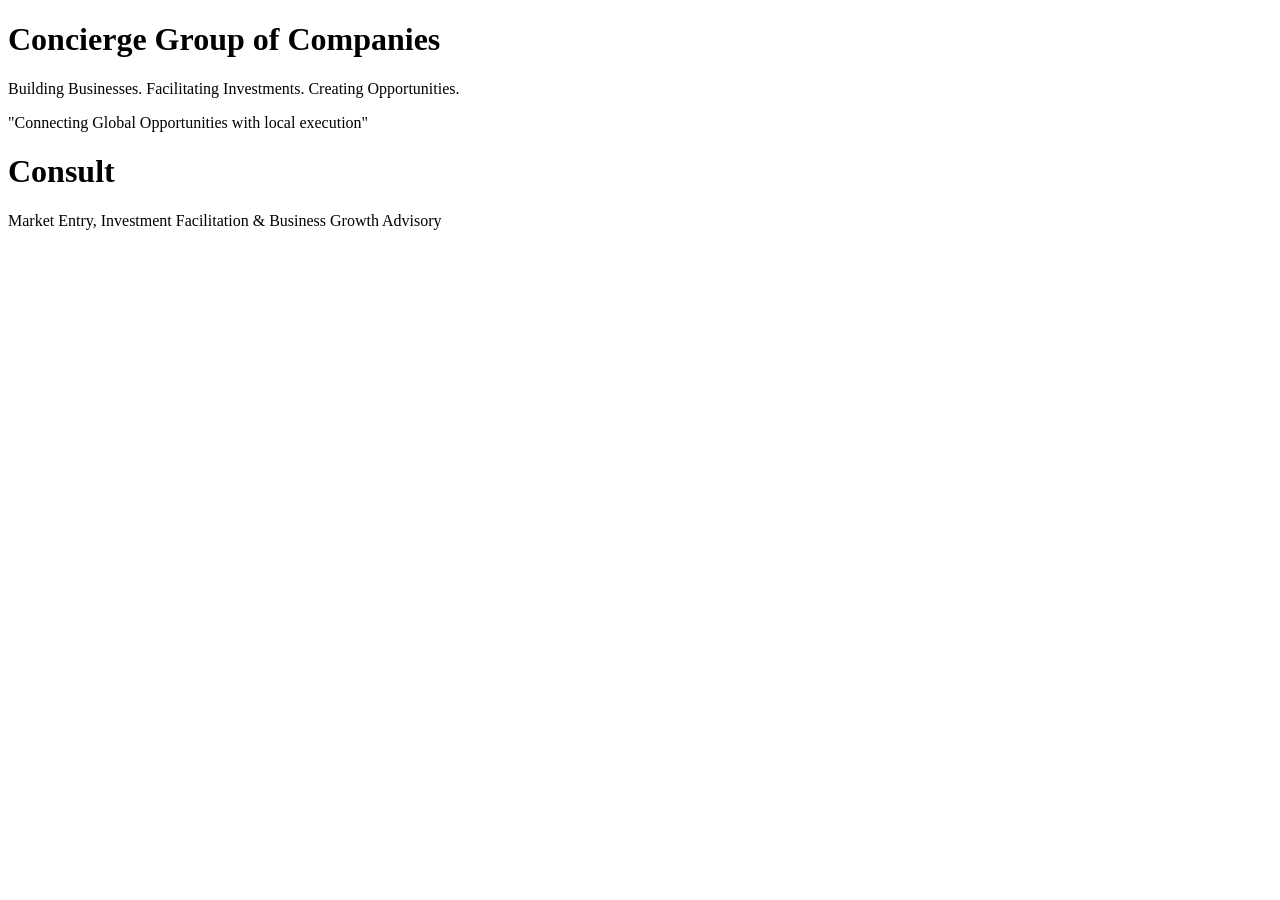
==== index.html @ a05c5221 "s" ====
<!DOCTYPE html>
<html lang="en">
<head>
    <meta charset="UTF-8">
    <meta name="viewport" content="width=device-width, initial-scale=1.0">
    <title> Concierge Group of Companies</title>
</head>
<body>
    <H1>Concierge Group of Companies </H1>
    <p>Building Businesses. Facilitating Investments. Creating Opportunities.</p>
    <p>"Connecting Global Opportunities with local execution"</p>
    
  <div>
    <h1>Consult</h1>
    <p>Market Entry, Investment Facilitation & Business Growth Advisory</p>
  </div>  

</body>
</html>
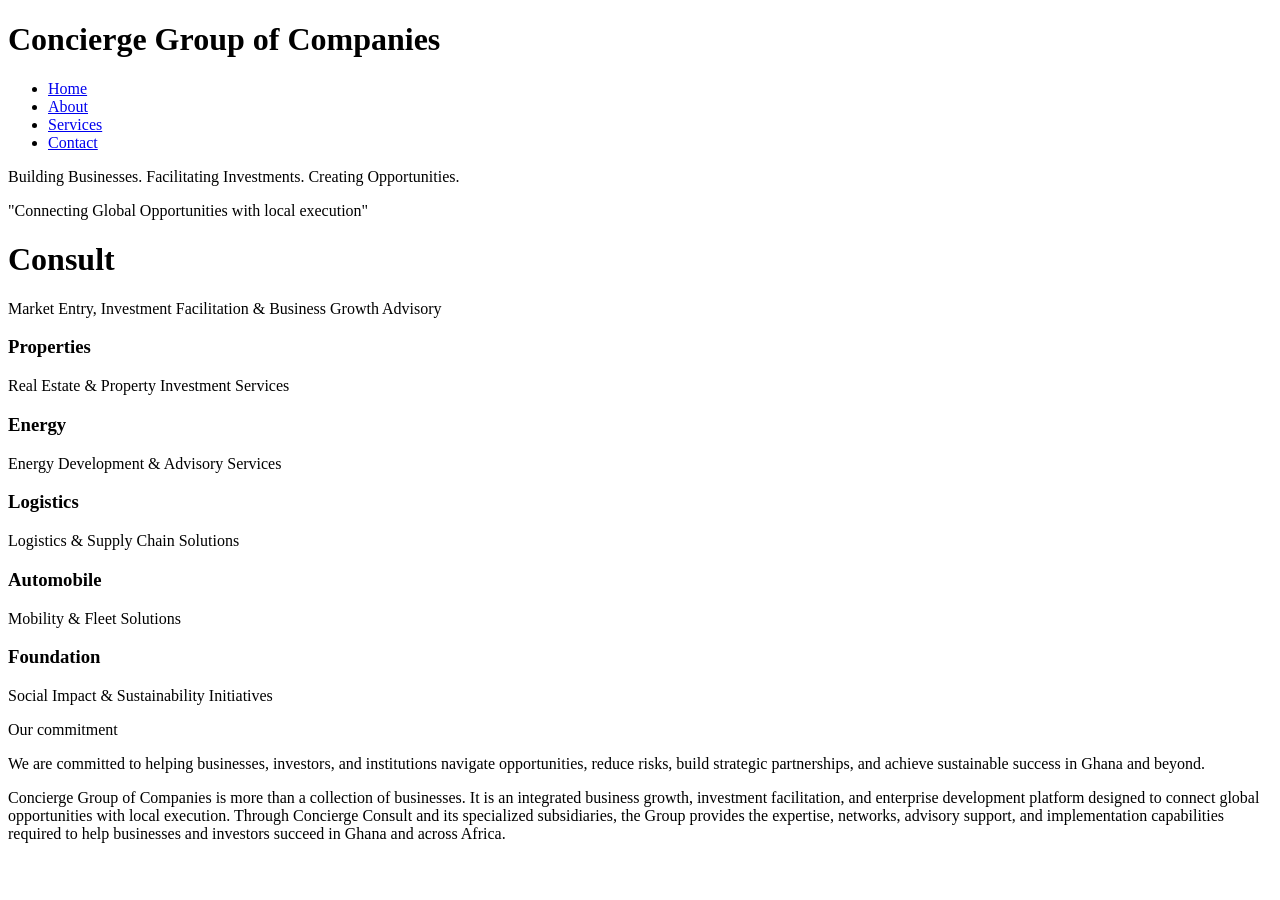
==== commit c27ae55c: "adding on service" ====
--- a/index.html
+++ b/index.html
@@ -6,7 +6,21 @@
     <title> Concierge Group of Companies</title>
 </head>
 <body>
+
     <H1>Concierge Group of Companies </H1>
+    <nav>
+        <ul>
+            <li><a href="index.html">Home</a></li>
+            <li><a href="about.html">About</a></li>
+            <li><a href="service.html">Services</a></li>
+            <li><a href="contact.html">Contact</a></li>
+        </ul>
+
+    </nav>
+
+
+
+
     <p>Building Businesses. Facilitating Investments. Creating Opportunities.</p>
     <p>"Connecting Global Opportunities with local execution"</p>
     
@@ -15,5 +29,41 @@
     <p>Market Entry, Investment Facilitation & Business Growth Advisory</p>
   </div>  
 
+  <div>
+    <h3>Properties</h3>
+    <p>Real Estate & Property Investment Services</p>
+  </div>
+
+
+
+    <div>
+        <h3>Energy</h3>
+        <p>Energy Development & Advisory Services</p>
+    </div>  
+
+    <div>
+        <h3>Logistics</h3>
+        <p>Logistics & Supply Chain Solutions</p>
+    </div>  
+
+   <div>
+    <h3>Automobile</h3>
+    <p>Mobility & Fleet Solutions</p>
+   </div>
+
+   <div>
+    <h3>Foundation</h3>
+    <p>Social Impact & Sustainability Initiatives</p>
+    </div>
+
+<p>Our commitment </p>
+
+
+<p>We are committed to helping businesses, investors, and institutions navigate opportunities, reduce risks, build strategic partnerships, and achieve sustainable success in Ghana and beyond.</p>
+
+<p>Concierge Group of Companies is more than a collection of businesses.
+It is an integrated business growth, investment facilitation, and enterprise development platform designed to connect global opportunities with local execution.
+Through Concierge Consult and its specialized subsidiaries, the Group provides the expertise, networks, advisory support, and implementation capabilities required to help businesses and investors succeed in Ghana and across Africa.</p>
+
 </body>
 </html>
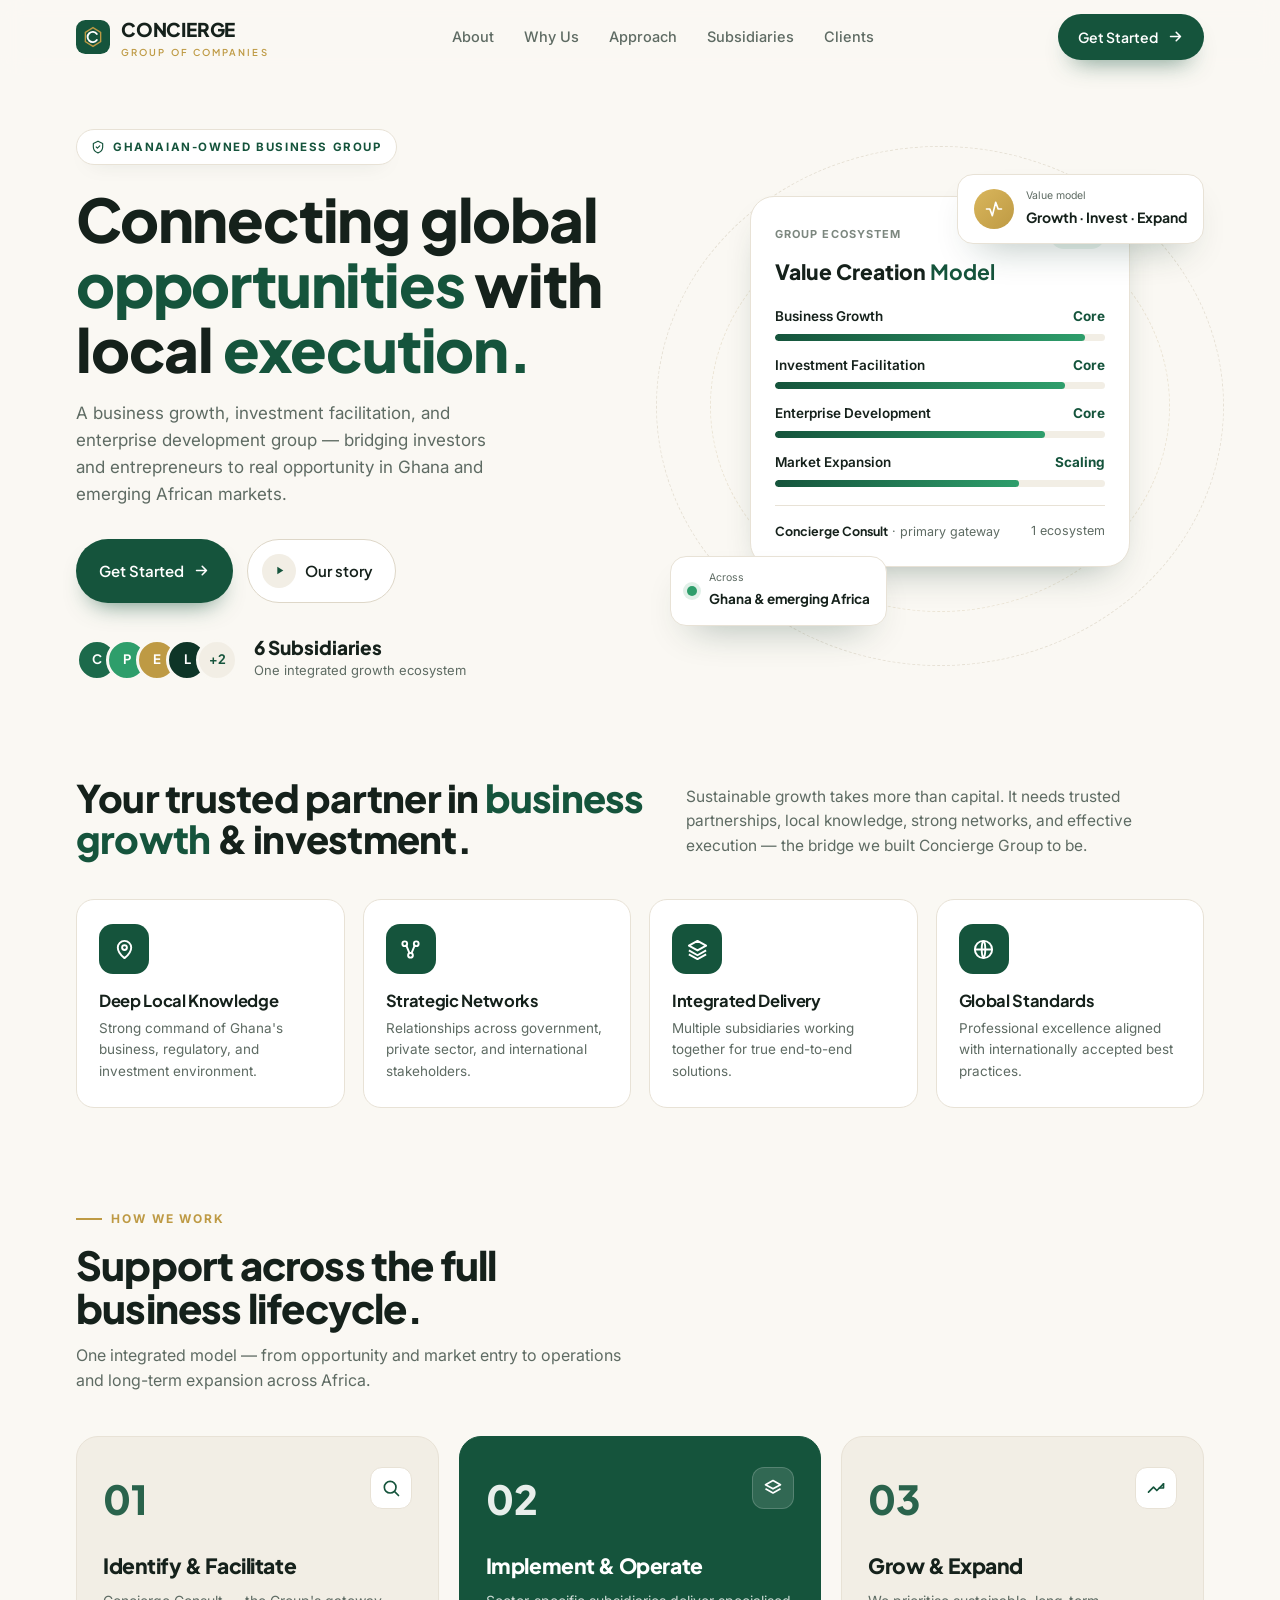
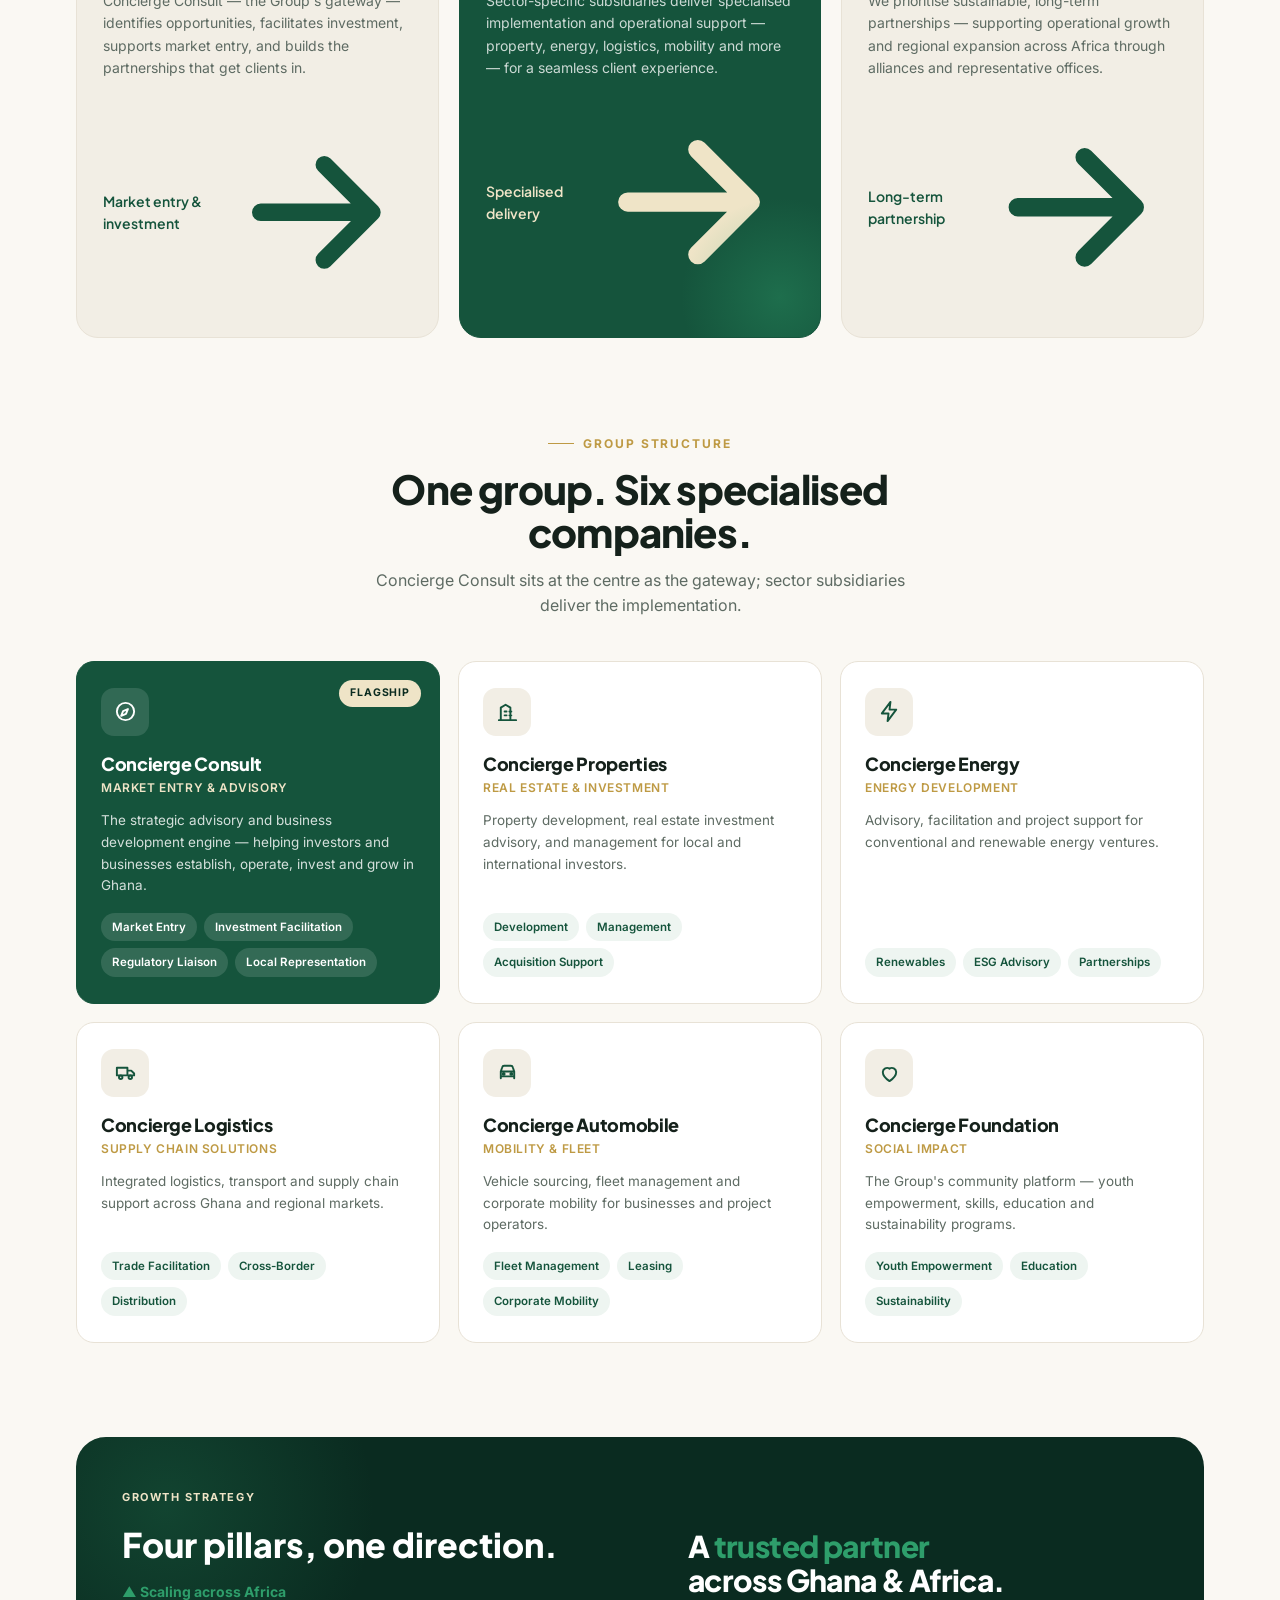
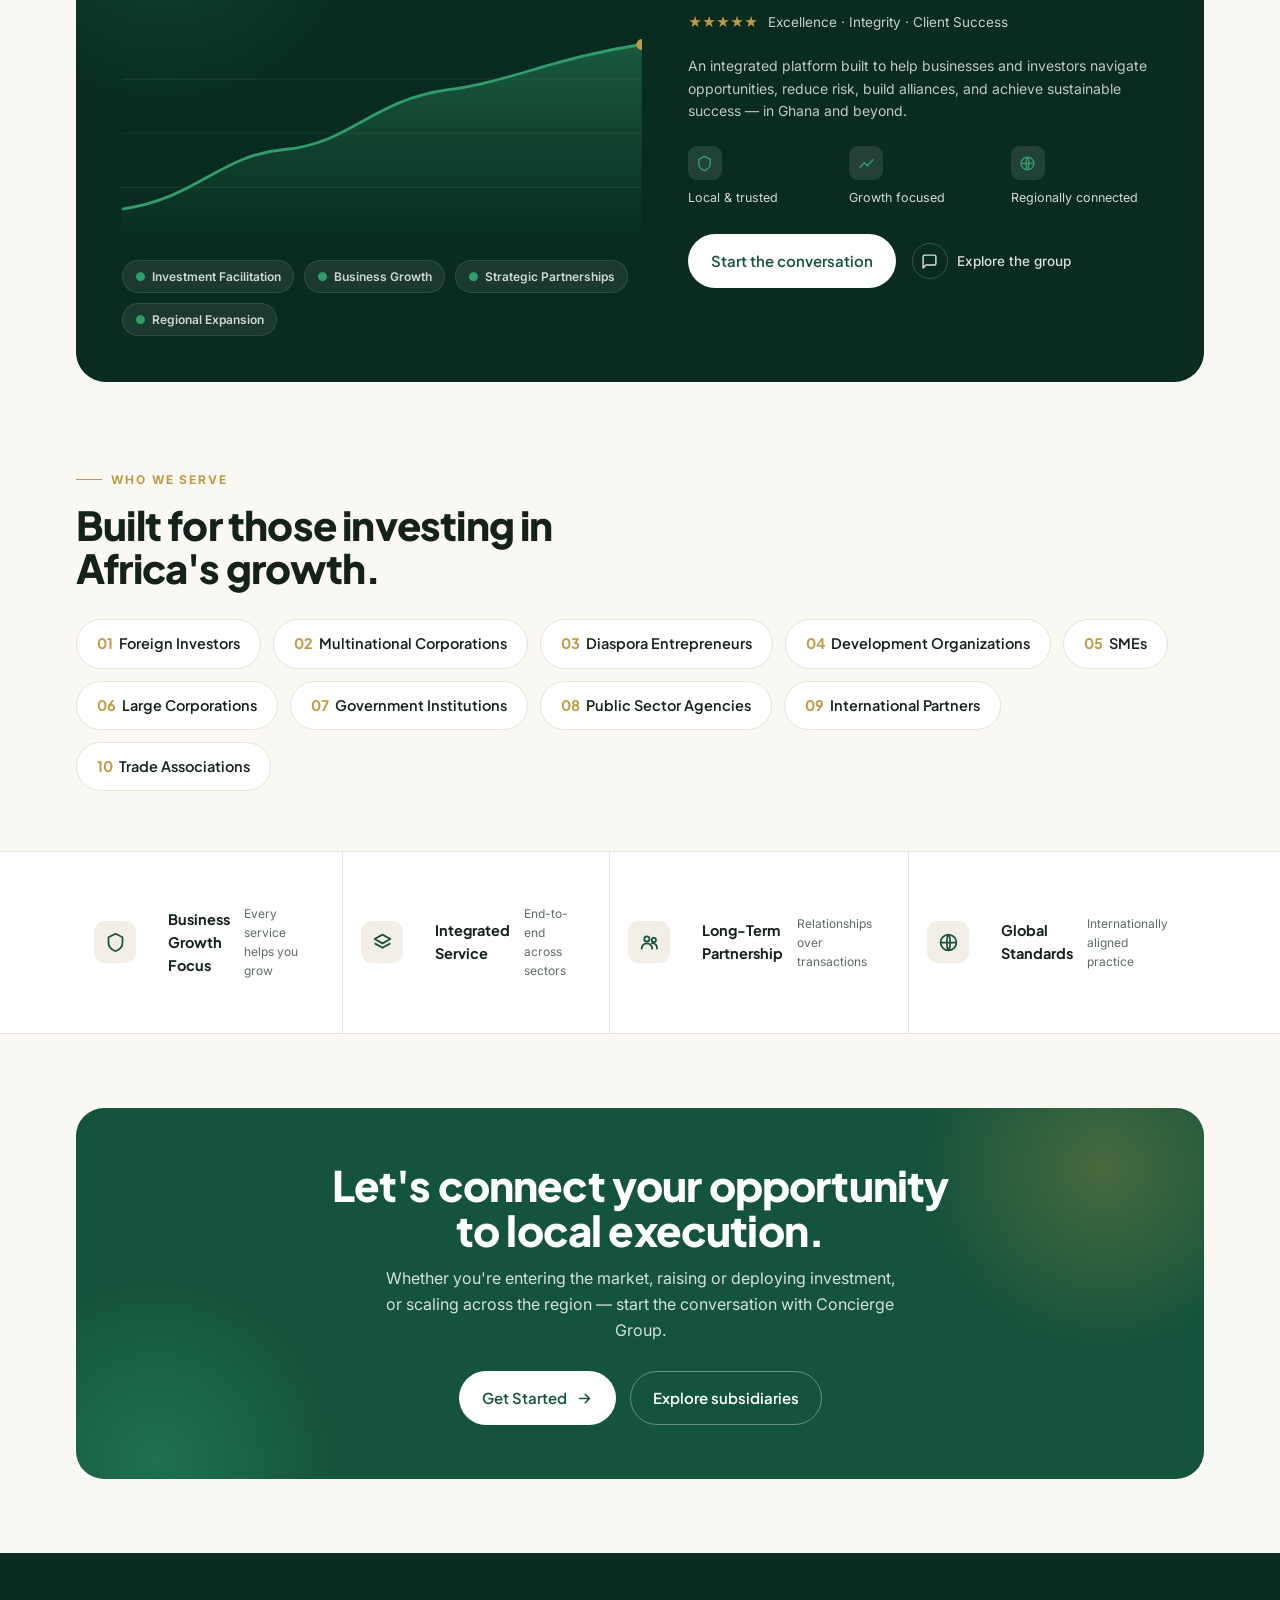
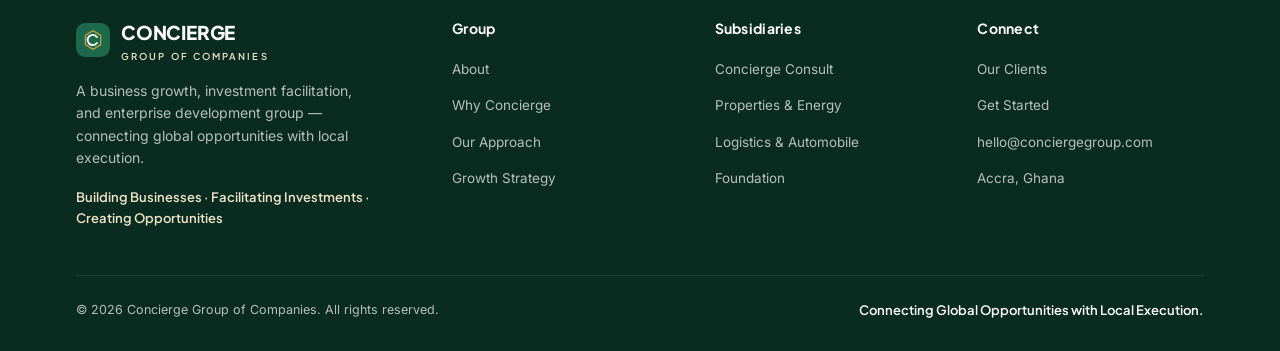
==== commit 9aa9c7c7: "addding new files" ====
--- a/index.html
+++ b/index.html
@@ -1,69 +1,435 @@
 <!DOCTYPE html>
 <html lang="en">
 <head>
-    <meta charset="UTF-8">
-    <meta name="viewport" content="width=device-width, initial-scale=1.0">
-    <title> Concierge Group of Companies</title>
+<meta charset="UTF-8">
+<meta name="viewport" content="width=device-width, initial-scale=1.0">
+<title>Concierge Group of Companies — Connecting Global Opportunities with Local Execution</title>
+<meta name="description" content="A Ghanaian-owned business growth, investment facilitation, and enterprise development group connecting global opportunities with local execution.">
+<link rel="preconnect" href="https://fonts.googleapis.com">
+<link rel="preconnect" href="https://fonts.gstatic.com" crossorigin>
+<link href="https://fonts.googleapis.com/css2?family=Plus+Jakarta+Sans:wght@500;600;700;800&family=Inter:wght@400;500;600&display=swap" rel="stylesheet">
+<link rel="stylesheet" href="scripts/styles.css">
 </head>
 <body>
 
-    <H1>Concierge Group of Companies </H1>
-    <nav>
+<!-- NAV -->
+<header class="nav" id="nav">
+  <div class="wrap nav-inner">
+    <a href="#top" class="brand">
+      <svg class="mark" viewBox="0 0 40 40" fill="none">
+        <rect width="40" height="40" rx="11" fill="#15543C"/>
+        <path d="M20 9 L29 14.5 V25.5 L20 31 L11 25.5 V14.5 Z" stroke="#BE9A44" stroke-width="1.6" fill="none"/>
+        <path d="M24.5 16.5a6 6 0 1 0 0 7" stroke="#fff" stroke-width="2.2" stroke-linecap="round" fill="none"/>
+      </svg>
+      <span>CONCIERGE<small>GROUP OF COMPANIES</small></span>
+    </a>
+    <nav class="nav-links" id="navLinks">
+      <a href="#about">About</a>
+      <a href="#why">Why Us</a>
+      <a href="#approach">Approach</a>
+      <a href="#subsidiaries">Subsidiaries</a>
+      <a href="#clients">Clients</a>
+    </nav>
+    <div class="nav-cta">
+      <a href="#contact" class="btn btn-primary">Get Started
+        <svg viewBox="0 0 24 24" fill="none" stroke="currentColor" stroke-width="2.2"><path d="M5 12h14M13 6l6 6-6 6" stroke-linecap="round" stroke-linejoin="round"/></svg>
+      </a>
+      <button class="burger" id="burger" aria-label="Menu"><span></span><span></span><span></span></button>
+    </div>
+  </div>
+</header>
+
+<main id="top">
+
+<!-- HERO -->
+<section class="hero">
+  <div class="wrap hero-grid">
+    <div class="hero-copy reveal">
+      <span class="eyebrow">
+        <svg viewBox="0 0 24 24" fill="none" stroke="currentColor" stroke-width="2"><path d="M12 2l8 4v6c0 5-3.4 8.4-8 10-4.6-1.6-8-5-8-10V6l8-4z" stroke-linejoin="round"/><path d="M9 12l2 2 4-4" stroke-linecap="round" stroke-linejoin="round"/></svg>
+        Ghanaian-owned business group
+      </span>
+      <h1>Connecting global <span class="green">opportunities</span> with local <span class="green">execution.</span></h1>
+      <p class="lead">A business growth, investment facilitation, and enterprise development group — bridging investors and entrepreneurs to real opportunity in Ghana and emerging African markets.</p>
+      <div class="hero-actions">
+        <a href="#contact" class="btn btn-primary">Get Started
+          <svg viewBox="0 0 24 24" fill="none" stroke="currentColor" stroke-width="2.2"><path d="M5 12h14M13 6l6 6-6 6" stroke-linecap="round" stroke-linejoin="round"/></svg>
+        </a>
+        <a href="#about" class="btn btn-ghost">
+          <span class="play"><svg viewBox="0 0 24 24" fill="currentColor"><path d="M8 5v14l11-7z"/></svg></span>
+          Our story
+        </a>
+      </div>
+      <div class="proof">
+        <div class="avatars">
+          <span class="av1">C</span><span class="av2">P</span><span class="av3">E</span><span class="av4">L</span><span class="plus">+2</span>
+        </div>
+        <div class="proof-text">
+          <strong>6 Subsidiaries</strong>
+          <small>One integrated growth ecosystem</small>
+        </div>
+      </div>
+    </div>
+
+    <div class="hero-visual reveal">
+      <div class="orbit"></div>
+      <div class="orbit two"></div>
+
+      <div class="float-card float-a">
+        <div class="ic"><svg viewBox="0 0 24 24" fill="none" stroke="currentColor" stroke-width="2"><path d="M3 12h4l3 8 4-16 3 8h4" stroke-linecap="round" stroke-linejoin="round"/></svg></div>
+        <div><small>Value model</small><b>Growth · Invest · Expand</b></div>
+      </div>
+
+      <div class="ecosystem">
+        <div class="eco-top">
+          <span class="label">Group Ecosystem</span>
+          <span class="eco-badge">Active</span>
+        </div>
+        <div class="eco-title">Value Creation <b>Model</b></div>
+
+        <div class="pillar">
+          <div class="pillar-row"><span>Business Growth</span><span>Core</span></div>
+          <div class="bar"><i data-w="94%"></i></div>
+        </div>
+        <div class="pillar">
+          <div class="pillar-row"><span>Investment Facilitation</span><span>Core</span></div>
+          <div class="bar"><i data-w="88%"></i></div>
+        </div>
+        <div class="pillar">
+          <div class="pillar-row"><span>Enterprise Development</span><span>Core</span></div>
+          <div class="bar"><i data-w="82%"></i></div>
+        </div>
+        <div class="pillar">
+          <div class="pillar-row"><span>Market Expansion</span><span>Scaling</span></div>
+          <div class="bar"><i data-w="74%"></i></div>
+        </div>
+
+        <div class="eco-foot">
+          <span><b>Concierge Consult</b> · primary gateway</span>
+          <span>1 ecosystem</span>
+        </div>
+      </div>
+
+      <div class="float-card float-b">
+        <span class="dot"></span>
+        <div><small>Across</small><b>Ghana &amp; emerging Africa</b></div>
+      </div>
+    </div>
+  </div>
+</section>
+
+<!-- ABOUT / TRUST + FEATURE CARDS -->
+<section class="trust" id="about">
+  <div class="wrap">
+    <div class="trust-top reveal">
+      <h2>Your trusted partner in <em>business growth</em> &amp; investment.</h2>
+      <p>Sustainable growth takes more than capital. It needs trusted partnerships, local knowledge, strong networks, and effective execution — the bridge we built Concierge Group to be.</p>
+    </div>
+    <div class="feature-grid">
+      <div class="fcard reveal">
+        <div class="ic"><svg viewBox="0 0 24 24" fill="none" stroke="currentColor" stroke-width="2"><path d="M12 21s-7-5.2-7-11a7 7 0 0114 0c0 5.8-7 11-7 11z" stroke-linejoin="round"/><circle cx="12" cy="10" r="2.5"/></svg></div>
+        <h4>Deep Local Knowledge</h4>
+        <p>Strong command of Ghana's business, regulatory, and investment environment.</p>
+      </div>
+      <div class="fcard reveal">
+        <div class="ic"><svg viewBox="0 0 24 24" fill="none" stroke="currentColor" stroke-width="2"><circle cx="6" cy="6" r="2.5"/><circle cx="18" cy="6" r="2.5"/><circle cx="12" cy="18" r="2.5"/><path d="M7.6 7.6L11 16M16.4 7.6L13 16" stroke-linecap="round"/></svg></div>
+        <h4>Strategic Networks</h4>
+        <p>Relationships across government, private sector, and international stakeholders.</p>
+      </div>
+      <div class="fcard reveal">
+        <div class="ic"><svg viewBox="0 0 24 24" fill="none" stroke="currentColor" stroke-width="2"><path d="M12 3l9 5-9 5-9-5 9-5z" stroke-linejoin="round"/><path d="M3 13l9 5 9-5M3 17l9 5 9-5" stroke-linejoin="round"/></svg></div>
+        <h4>Integrated Delivery</h4>
+        <p>Multiple subsidiaries working together for true end-to-end solutions.</p>
+      </div>
+      <div class="fcard reveal">
+        <div class="ic"><svg viewBox="0 0 24 24" fill="none" stroke="currentColor" stroke-width="2"><circle cx="12" cy="12" r="9"/><path d="M3 12h18M12 3c2.5 2.5 2.5 15 0 18M12 3c-2.5 2.5-2.5 15 0 18" /></svg></div>
+        <h4>Global Standards</h4>
+        <p>Professional excellence aligned with internationally accepted best practices.</p>
+      </div>
+    </div>
+  </div>
+</section>
+
+<!-- APPROACH / NUMBERED LIFECYCLE -->
+<section class="flow" id="approach">
+  <div class="wrap">
+    <div class="sec-head reveal">
+      <span class="kicker">How we work</span>
+      <h2>Support across the full business lifecycle.</h2>
+      <p>One integrated model — from opportunity and market entry to operations and long-term expansion across Africa.</p>
+    </div>
+    <div class="flow-grid">
+      <div class="ncard reveal">
+        <div class="top">
+          <span class="num">01</span>
+          <span class="chip"><svg viewBox="0 0 24 24" fill="none" stroke="currentColor" stroke-width="2"><circle cx="11" cy="11" r="7"/><path d="M21 21l-4.3-4.3" stroke-linecap="round"/></svg></span>
+        </div>
+        <h3>Identify &amp; Facilitate</h3>
+        <p>Concierge Consult — the Group's gateway — identifies opportunities, facilitates investment, supports market entry, and builds the partnerships that get clients in.</p>
+        <span class="more">Market entry & investment
+          <svg viewBox="0 0 24 24" fill="none" stroke="currentColor" stroke-width="2.2"><path d="M5 12h14M13 6l6 6-6 6" stroke-linecap="round" stroke-linejoin="round"/></svg>
+        </span>
+      </div>
+      <div class="ncard dark reveal">
+        <div class="top">
+          <span class="num">02</span>
+          <span class="chip"><svg viewBox="0 0 24 24" fill="none" stroke="currentColor" stroke-width="2"><path d="M12 3l9 5-9 5-9-5 9-5z" stroke-linejoin="round"/><path d="M3 13l9 5 9-5" stroke-linejoin="round"/></svg></span>
+        </div>
+        <h3>Implement &amp; Operate</h3>
+        <p>Sector-specific subsidiaries deliver specialised implementation and operational support — property, energy, logistics, mobility and more — for a seamless client experience.</p>
+        <span class="more">Specialised delivery
+          <svg viewBox="0 0 24 24" fill="none" stroke="currentColor" stroke-width="2.2"><path d="M5 12h14M13 6l6 6-6 6" stroke-linecap="round" stroke-linejoin="round"/></svg>
+        </span>
+      </div>
+      <div class="ncard reveal">
+        <div class="top">
+          <span class="num">03</span>
+          <span class="chip"><svg viewBox="0 0 24 24" fill="none" stroke="currentColor" stroke-width="2"><path d="M3 17l6-6 4 4 8-8" stroke-linecap="round" stroke-linejoin="round"/><path d="M21 7v5h-5" stroke-linecap="round" stroke-linejoin="round"/></svg></span>
+        </div>
+        <h3>Grow &amp; Expand</h3>
+        <p>We prioritise sustainable, long-term partnerships — supporting operational growth and regional expansion across Africa through alliances and representative offices.</p>
+        <span class="more">Long-term partnership
+          <svg viewBox="0 0 24 24" fill="none" stroke="currentColor" stroke-width="2.2"><path d="M5 12h14M13 6l6 6-6 6" stroke-linecap="round" stroke-linejoin="round"/></svg>
+        </span>
+      </div>
+    </div>
+  </div>
+</section>
+
+<!-- SUBSIDIARIES -->
+<section class="subs" id="subsidiaries">
+  <div class="wrap">
+    <div class="sec-head center reveal">
+      <span class="kicker" style="justify-content:center">Group structure</span>
+      <h2>One group. Six specialised companies.</h2>
+      <p>Concierge Consult sits at the centre as the gateway; sector subsidiaries deliver the implementation.</p>
+    </div>
+    <div class="subs-grid">
+
+      <div class="scard flag flagwrap reveal">
+        <span class="flag-ribbon">Flagship</span>
+        <div class="ic"><svg viewBox="0 0 24 24" fill="none" stroke="currentColor" stroke-width="2"><circle cx="12" cy="12" r="9"/><path d="M14.5 9.5l-2 5-5 2 2-5 5-2z" stroke-linejoin="round"/></svg></div>
+        <h3>Concierge Consult</h3>
+        <div class="tag">Market Entry &amp; Advisory</div>
+        <p>The strategic advisory and business development engine — helping investors and businesses establish, operate, invest and grow in Ghana.</p>
+        <ul><li>Market Entry</li><li>Investment Facilitation</li><li>Regulatory Liaison</li><li>Local Representation</li></ul>
+      </div>
+
+      <div class="scard reveal">
+        <div class="ic"><svg viewBox="0 0 24 24" fill="none" stroke="currentColor" stroke-width="2"><path d="M3 21h18M5 21V8l5-3 5 3v13M9 12h2M9 16h2M14 12h2M14 16h2" stroke-linecap="round" stroke-linejoin="round"/></svg></div>
+        <h3>Concierge Properties</h3>
+        <div class="tag">Real Estate &amp; Investment</div>
+        <p>Property development, real estate investment advisory, and management for local and international investors.</p>
+        <ul><li>Development</li><li>Management</li><li>Acquisition Support</li></ul>
+      </div>
+
+      <div class="scard reveal">
+        <div class="ic"><svg viewBox="0 0 24 24" fill="none" stroke="currentColor" stroke-width="2"><path d="M13 2L4 14h7l-1 8 9-12h-7l1-8z" stroke-linejoin="round"/></svg></div>
+        <h3>Concierge Energy</h3>
+        <div class="tag">Energy Development</div>
+        <p>Advisory, facilitation and project support for conventional and renewable energy ventures.</p>
+        <ul><li>Renewables</li><li>ESG Advisory</li><li>Partnerships</li></ul>
+      </div>
+
+      <div class="scard reveal">
+        <div class="ic"><svg viewBox="0 0 24 24" fill="none" stroke="currentColor" stroke-width="2"><path d="M3 7h11v8H3zM14 10h4l3 3v2h-7z" stroke-linejoin="round"/><circle cx="7" cy="17" r="1.8"/><circle cx="17" cy="17" r="1.8"/></svg></div>
+        <h3>Concierge Logistics</h3>
+        <div class="tag">Supply Chain Solutions</div>
+        <p>Integrated logistics, transport and supply chain support across Ghana and regional markets.</p>
+        <ul><li>Trade Facilitation</li><li>Cross-Border</li><li>Distribution</li></ul>
+      </div>
+
+      <div class="scard reveal">
+        <div class="ic"><svg viewBox="0 0 24 24" fill="none" stroke="currentColor" stroke-width="2"><path d="M5 11l1.5-4.5A2 2 0 018.4 5h7.2a2 2 0 011.9 1.5L19 11M5 11h14v5H5zM5 16v2M19 16v2" stroke-linecap="round" stroke-linejoin="round"/><circle cx="8" cy="13.5" r="1"/><circle cx="16" cy="13.5" r="1"/></svg></div>
+        <h3>Concierge Automobile</h3>
+        <div class="tag">Mobility &amp; Fleet</div>
+        <p>Vehicle sourcing, fleet management and corporate mobility for businesses and project operators.</p>
+        <ul><li>Fleet Management</li><li>Leasing</li><li>Corporate Mobility</li></ul>
+      </div>
+
+      <div class="scard reveal">
+        <div class="ic"><svg viewBox="0 0 24 24" fill="none" stroke="currentColor" stroke-width="2"><path d="M12 21s-7-4.5-7-9.5A4.5 4.5 0 0112 8a4.5 4.5 0 017 3.5C19 16.5 12 21 12 21z" stroke-linejoin="round"/></svg></div>
+        <h3>Concierge Foundation</h3>
+        <div class="tag">Social Impact</div>
+        <p>The Group's community platform — youth empowerment, skills, education and sustainability programs.</p>
+        <ul><li>Youth Empowerment</li><li>Education</li><li>Sustainability</li></ul>
+      </div>
+
+    </div>
+  </div>
+</section>
+
+<!-- DARK STRATEGY PANEL -->
+<section class="strategy" id="strategy">
+  <div class="wrap reveal">
+    <div class="panel">
+      <div class="panel-left">
+        <span class="mini">Growth Strategy</span>
+        <div class="big">Four pillars, one direction.</div>
+        <span class="delta">▲ Scaling across Africa</span>
+        <div class="chart">
+          <svg viewBox="0 0 480 200" preserveAspectRatio="none">
+            <defs>
+              <linearGradient id="g" x1="0" y1="0" x2="0" y2="1">
+                <stop offset="0" stop-color="#2E9E6B" stop-opacity=".4"/>
+                <stop offset="1" stop-color="#2E9E6B" stop-opacity="0"/>
+              </linearGradient>
+            </defs>
+            <line x1="0" y1="50" x2="480" y2="50" stroke="rgba(255,255,255,.07)"/>
+            <line x1="0" y1="100" x2="480" y2="100" stroke="rgba(255,255,255,.07)"/>
+            <line x1="0" y1="150" x2="480" y2="150" stroke="rgba(255,255,255,.07)"/>
+            <path d="M0 170 C70 160 90 120 150 115 C210 110 230 70 300 60 C360 52 400 30 480 18 L480 200 L0 200 Z" fill="url(#g)"/>
+            <path class="chart-line" d="M0 170 C70 160 90 120 150 115 C210 110 230 70 300 60 C360 52 400 30 480 18" fill="none" stroke="#2E9E6B" stroke-width="2.6" stroke-linecap="round"/>
+            <circle cx="480" cy="18" r="5" fill="#BE9A44"/>
+          </svg>
+        </div>
+        <div class="pillar-labels">
+          <span><i>●</i>Investment Facilitation</span>
+          <span><i>●</i>Business Growth</span>
+          <span><i>●</i>Strategic Partnerships</span>
+          <span><i>●</i>Regional Expansion</span>
+        </div>
+      </div>
+
+      <div class="panel-right">
+        <h3>A <em>trusted partner</em><br>across Ghana &amp; Africa.</h3>
+        <div class="stars">
+          <span class="s">★★★★★</span>
+          <span>Excellence · Integrity · Client Success</span>
+        </div>
+        <p class="desc">An integrated platform built to help businesses and investors navigate opportunities, reduce risk, build alliances, and achieve sustainable success — in Ghana and beyond.</p>
+        <div class="mini-feats">
+          <div><span class="mi"><svg viewBox="0 0 24 24" fill="none" stroke="currentColor" stroke-width="2"><path d="M12 2l8 4v6c0 5-3.4 8.4-8 10-4.6-1.6-8-5-8-10V6l8-4z" stroke-linejoin="round"/></svg></span>Local &amp; trusted</div>
+          <div><span class="mi"><svg viewBox="0 0 24 24" fill="none" stroke="currentColor" stroke-width="2"><path d="M3 17l6-6 4 4 8-8" stroke-linecap="round" stroke-linejoin="round"/></svg></span>Growth focused</div>
+          <div><span class="mi"><svg viewBox="0 0 24 24" fill="none" stroke="currentColor" stroke-width="2"><circle cx="12" cy="12" r="9"/><path d="M3 12h18M12 3c2.5 2.5 2.5 15 0 18M12 3c-2.5 2.5-2.5 15 0 18"/></svg></span>Regionally connected</div>
+        </div>
+        <div class="panel-actions">
+          <a href="#contact" class="btn btn-light">Start the conversation</a>
+          <a href="#subsidiaries" class="ask">
+            <span class="b"><svg viewBox="0 0 24 24" fill="none" stroke="currentColor" stroke-width="2"><path d="M21 15a2 2 0 01-2 2H7l-4 4V5a2 2 0 012-2h14a2 2 0 012 2z" stroke-linejoin="round"/></svg></span>
+            Explore the group
+          </a>
+        </div>
+      </div>
+    </div>
+  </div>
+</section>
+
+<!-- CLIENTS -->
+<section class="clients" id="clients">
+  <div class="wrap">
+    <div class="sec-head reveal">
+      <span class="kicker">Who we serve</span>
+      <h2>Built for those investing in Africa's growth.</h2>
+    </div>
+    <div class="client-tags reveal">
+      <span><b>01</b>Foreign Investors</span>
+      <span><b>02</b>Multinational Corporations</span>
+      <span><b>03</b>Diaspora Entrepreneurs</span>
+      <span><b>04</b>Development Organizations</span>
+      <span><b>05</b>SMEs</span>
+      <span><b>06</b>Large Corporations</span>
+      <span><b>07</b>Government Institutions</span>
+      <span><b>08</b>Public Sector Agencies</span>
+      <span><b>09</b>International Partners</span>
+      <span><b>10</b>Trade Associations</span>
+    </div>
+  </div>
+</section>
+
+<!-- STRIP -->
+<section class="strip">
+  <div class="wrap">
+    <div class="strip-grid">
+      <div>
+        <span class="si"><svg viewBox="0 0 24 24" fill="none" stroke="currentColor" stroke-width="2"><path d="M12 2l8 4v6c0 5-3.4 8.4-8 10-4.6-1.6-8-5-8-10V6l8-4z" stroke-linejoin="round"/></svg></span>
+        <div><b>Business Growth Focus</b><small>Every service helps you grow</small></div>
+      </div>
+      <div>
+        <span class="si"><svg viewBox="0 0 24 24" fill="none" stroke="currentColor" stroke-width="2"><path d="M12 3l9 5-9 5-9-5 9-5z" stroke-linejoin="round"/><path d="M3 13l9 5 9-5" stroke-linejoin="round"/></svg></span>
+        <div><b>Integrated Service</b><small>End-to-end across sectors</small></div>
+      </div>
+      <div>
+        <span class="si"><svg viewBox="0 0 24 24" fill="none" stroke="currentColor" stroke-width="2"><circle cx="9" cy="8" r="3"/><circle cx="17" cy="9" r="2.4"/><path d="M3 19a6 6 0 0112 0M14.5 13a5 5 0 016 6" stroke-linecap="round"/></svg></span>
+        <div><b>Long-Term Partnership</b><small>Relationships over transactions</small></div>
+      </div>
+      <div>
+        <span class="si"><svg viewBox="0 0 24 24" fill="none" stroke="currentColor" stroke-width="2"><circle cx="12" cy="12" r="9"/><path d="M3 12h18M12 3c2.5 2.5 2.5 15 0 18M12 3c-2.5 2.5-2.5 15 0 18"/></svg></span>
+        <div><b>Global Standards</b><small>Internationally aligned practice</small></div>
+      </div>
+    </div>
+  </div>
+</section>
+
+<!-- CTA BAND -->
+<section class="ctaband" id="contact">
+  <div class="wrap">
+    <div class="inner reveal">
+      <h2>Let's connect your opportunity to local execution.</h2>
+      <p>Whether you're entering the market, raising or deploying investment, or scaling across the region — start the conversation with Concierge Group.</p>
+      <div class="acts">
+        <a href="mailto:hello@conciergegroup.com" class="btn btn-light">Get Started
+          <svg viewBox="0 0 24 24" fill="none" stroke="currentColor" stroke-width="2.2"><path d="M5 12h14M13 6l6 6-6 6" stroke-linecap="round" stroke-linejoin="round"/></svg>
+        </a>
+        <a href="#subsidiaries" class="btn btn-ghost" style="background:transparent;color:#fff;border-color:rgba(255,255,255,.35)">Explore subsidiaries</a>
+      </div>
+    </div>
+  </div>
+</section>
+
+</main>
+
+<!-- FOOTER -->
+<footer>
+  <div class="wrap">
+    <div class="foot-grid">
+      <div class="foot-brand">
+        <a href="#top" class="brand">
+          <svg class="mark" viewBox="0 0 40 40" fill="none">
+            <rect width="40" height="40" rx="11" fill="#1C6A4B"/>
+            <path d="M20 9 L29 14.5 V25.5 L20 31 L11 25.5 V14.5 Z" stroke="#BE9A44" stroke-width="1.6" fill="none"/>
+            <path d="M24.5 16.5a6 6 0 1 0 0 7" stroke="#fff" stroke-width="2.2" stroke-linecap="round" fill="none"/>
+          </svg>
+          <span>CONCIERGE<small style="color:var(--gold-soft)">GROUP OF COMPANIES</small></span>
+        </a>
+        <p>A business growth, investment facilitation, and enterprise development group — connecting global opportunities with local execution.</p>
+        <div class="foot-tag">Building Businesses · Facilitating Investments · Creating Opportunities</div>
+      </div>
+      <div>
+        <h5>Group</h5>
         <ul>
-            <li><a href="index.html">Home</a></li>
-            <li><a href="about.html">About</a></li>
-            <li><a href="service.html">Services</a></li>
-            <li><a href="contact.html">Contact</a></li>
+          <li><a href="#about">About</a></li>
+          <li><a href="#why">Why Concierge</a></li>
+          <li><a href="#approach">Our Approach</a></li>
+          <li><a href="#strategy">Growth Strategy</a></li>
         </ul>
-
-    </nav>
-
-
-
-
-    <p>Building Businesses. Facilitating Investments. Creating Opportunities.</p>
-    <p>"Connecting Global Opportunities with local execution"</p>
-    
-  <div>
-    <h1>Consult</h1>
-    <p>Market Entry, Investment Facilitation & Business Growth Advisory</p>
-  </div>  
-
-  <div>
-    <h3>Properties</h3>
-    <p>Real Estate & Property Investment Services</p>
-  </div>
-
-
-
-    <div>
-        <h3>Energy</h3>
-        <p>Energy Development & Advisory Services</p>
-    </div>  
-
-    <div>
-        <h3>Logistics</h3>
-        <p>Logistics & Supply Chain Solutions</p>
-    </div>  
-
-   <div>
-    <h3>Automobile</h3>
-    <p>Mobility & Fleet Solutions</p>
-   </div>
-
-   <div>
-    <h3>Foundation</h3>
-    <p>Social Impact & Sustainability Initiatives</p>
-    </div>
-
-<p>Our commitment </p>
-
-
-<p>We are committed to helping businesses, investors, and institutions navigate opportunities, reduce risks, build strategic partnerships, and achieve sustainable success in Ghana and beyond.</p>
-
-<p>Concierge Group of Companies is more than a collection of businesses.
-It is an integrated business growth, investment facilitation, and enterprise development platform designed to connect global opportunities with local execution.
-Through Concierge Consult and its specialized subsidiaries, the Group provides the expertise, networks, advisory support, and implementation capabilities required to help businesses and investors succeed in Ghana and across Africa.</p>
-
+      </div>
+      <div>
+        <h5>Subsidiaries</h5>
+        <ul>
+          <li><a href="#subsidiaries">Concierge Consult</a></li>
+          <li><a href="#subsidiaries">Properties &amp; Energy</a></li>
+          <li><a href="#subsidiaries">Logistics &amp; Automobile</a></li>
+          <li><a href="#subsidiaries">Foundation</a></li>
+        </ul>
+      </div>
+      <div>
+        <h5>Connect</h5>
+        <ul>
+          <li><a href="#clients">Our Clients</a></li>
+          <li><a href="#contact">Get Started</a></li>
+          <li><a href="mailto:hello@conciergegroup.com">hello@conciergegroup.com</a></li>
+          <li><a href="#top">Accra, Ghana</a></li>
+        </ul>
+      </div>
+    </div>
+    <div class="foot-bottom">
+      <span>© 2026 Concierge Group of Companies. All rights reserved.</span>
+      <span class="closing">Connecting Global Opportunities with Local Execution.</span>
+    </div>
+  </div>
+</footer>
+
+<script src="scripts/main.js"></script>
 </body>
-</html>+</html>
--- a/scripts/styles.css
+++ b/scripts/styles.css
@@ -0,0 +1,293 @@
+  :root{
+    --cream:#FAF8F3;
+    --cream-2:#F2EEE5;
+    --card:#FFFFFF;
+    --ink:#15211B;
+    --muted:#5E6B63;
+    --muted-2:#7C877F;
+    --green:#15543C;
+    --green-600:#1C6A4B;
+    --green-bright:#2E9E6B;
+    --green-dark:#0E3527;
+    --green-deep:#0A2B20;
+    --gold:#BE9A44;
+    --gold-soft:#EFE4C7;
+    --line:#E8E2D6;
+    --line-2:#DED7C8;
+    --shadow:0 18px 40px -22px rgba(13,53,39,.45);
+    --shadow-sm:0 8px 22px -16px rgba(13,53,39,.4);
+    --r:18px;
+    --maxw:1180px;
+  }
+
+  *{box-sizing:border-box;margin:0;padding:0}
+  html{scroll-behavior:smooth}
+  body{
+    font-family:'Inter',system-ui,sans-serif;
+    background:var(--cream);
+    color:var(--ink);
+    line-height:1.6;
+    -webkit-font-smoothing:antialiased;
+    overflow-x:hidden;
+  }
+  h1,h2,h3,h4,.display{font-family:'Plus Jakarta Sans',sans-serif;letter-spacing:-.02em;line-height:1.08}
+  a{color:inherit;text-decoration:none}
+  img{max-width:100%}
+  .wrap{max-width:var(--maxw);margin:0 auto;padding:0 26px}
+  .green{color:var(--green)}
+  .gold{color:var(--gold)}
+
+  .eyebrow{
+    display:inline-flex;align-items:center;gap:8px;
+    font-size:11.5px;font-weight:700;letter-spacing:.14em;text-transform:uppercase;
+    color:var(--green);background:#fff;border:1px solid var(--line);
+    padding:8px 14px;border-radius:999px;box-shadow:var(--shadow-sm);
+  }
+  .eyebrow svg{width:14px;height:14px}
+
+  /* ---------- Buttons ---------- */
+  .btn{
+    display:inline-flex;align-items:center;gap:9px;font-family:'Plus Jakarta Sans',sans-serif;
+    font-weight:600;font-size:15px;padding:14px 22px;border-radius:999px;cursor:pointer;
+    border:1px solid transparent;transition:.25s ease;white-space:nowrap;
+  }
+  .btn svg{width:17px;height:17px;transition:transform .25s ease}
+  .btn-primary{background:var(--green);color:#fff;box-shadow:0 14px 24px -14px rgba(21,84,60,.7)}
+  .btn-primary:hover{background:var(--green-600)}
+  .btn-primary:hover svg{transform:translateX(3px)}
+  .btn-ghost{background:#fff;color:var(--ink);border-color:var(--line-2)}
+  .btn-ghost:hover{border-color:var(--green);color:var(--green)}
+  .btn-ghost .play{width:34px;height:34px;border-radius:50%;background:var(--cream-2);display:grid;place-items:center;margin-left:-8px}
+  .btn-ghost .play svg{width:13px;height:13px;color:var(--green)}
+  .btn-light{background:#fff;color:var(--green)}
+  .btn-light:hover{background:var(--gold-soft)}
+
+  /* ---------- Nav ---------- */
+  header.nav{position:sticky;top:0;z-index:60;background:rgba(250,248,243,.82);backdrop-filter:blur(10px);border-bottom:1px solid transparent;transition:border-color .3s}
+  header.nav.scrolled{border-color:var(--line)}
+  .nav-inner{display:flex;align-items:center;justify-content:space-between;height:74px}
+  .brand{display:flex;align-items:center;gap:11px;font-family:'Plus Jakarta Sans';font-weight:800;font-size:19px;letter-spacing:-.01em}
+  .brand .mark{width:34px;height:34px;flex:none}
+  .brand small{display:block;font-size:9.5px;font-weight:600;letter-spacing:.22em;color:var(--gold);margin-top:1px}
+  .nav-links{display:flex;align-items:center;gap:30px}
+  .nav-links a{font-size:14.5px;font-weight:500;color:var(--muted);transition:color .2s;position:relative}
+  .nav-links a:hover{color:var(--green)}
+  .nav-cta{display:flex;align-items:center;gap:14px}
+  .nav-cta .btn{padding:11px 19px;font-size:14px}
+  .burger{display:none;flex-direction:column;gap:5px;background:none;border:0;cursor:pointer;padding:8px}
+  .burger span{width:24px;height:2px;background:var(--ink);border-radius:2px;transition:.3s}
+
+  /* ---------- Hero ---------- */
+  .hero{position:relative;padding:54px 0 70px}
+  .hero-grid{display:grid;grid-template-columns:1.02fr .98fr;gap:50px;align-items:center}
+  .hero h1{font-size:clamp(36px,5.2vw,60px);font-weight:800;margin:22px 0 18px}
+  .hero p.lead{font-size:17px;color:var(--muted);max-width:430px;margin-bottom:30px}
+  .hero-actions{display:flex;gap:14px;flex-wrap:wrap;margin-bottom:34px}
+  .proof{display:flex;align-items:center;gap:16px}
+  .avatars{display:flex}
+  .avatars span{width:42px;height:42px;border-radius:50%;border:3px solid var(--cream);margin-left:-12px;display:grid;place-items:center;font-family:'Plus Jakarta Sans';font-weight:700;font-size:13px;color:#fff}
+  .avatars span:first-child{margin-left:0}
+  .av1{background:#1C6A4B}.av2{background:#2E9E6B}.av3{background:#BE9A44}.av4{background:#0E3527}
+  .avatars .plus{background:var(--cream-2);color:var(--green);border-color:var(--cream)}
+  .proof-text strong{font-family:'Plus Jakarta Sans';font-size:19px;font-weight:800;display:block;line-height:1.1}
+  .proof-text small{color:var(--muted);font-size:13px}
+
+  /* hero visual */
+  .hero-visual{position:relative;min-height:480px}
+  .orbit{position:absolute;inset:-20px;border:1.5px dashed var(--line-2);border-radius:50%;opacity:.7}
+  .orbit.two{inset:34px;border-color:#E5DCC8}
+  .ecosystem{
+    position:relative;z-index:2;background:#fff;border:1px solid var(--line);border-radius:24px;
+    box-shadow:var(--shadow);padding:24px;max-width:380px;margin:30px auto 0;
+  }
+  .eco-top{display:flex;align-items:center;justify-content:space-between;margin-bottom:6px}
+  .eco-top .label{font-size:11px;font-weight:700;letter-spacing:.1em;text-transform:uppercase;color:var(--muted-2)}
+  .eco-badge{font-size:11px;font-weight:700;color:var(--green);background:#EAF4EF;padding:5px 10px;border-radius:999px}
+  .eco-title{font-family:'Plus Jakarta Sans';font-weight:800;font-size:21px;margin-bottom:18px}
+  .eco-title b{color:var(--green)}
+  .pillar{margin-bottom:14px}
+  .pillar:last-child{margin-bottom:0}
+  .pillar-row{display:flex;justify-content:space-between;font-size:13.5px;font-weight:600;margin-bottom:6px}
+  .pillar-row span:last-child{color:var(--green);font-weight:700}
+  .bar{height:7px;background:var(--cream-2);border-radius:999px;overflow:hidden}
+  .bar i{display:block;height:100%;background:linear-gradient(90deg,var(--green),var(--green-bright));border-radius:999px;width:0;transition:width 1.3s cubic-bezier(.2,.7,.2,1)}
+  .eco-foot{margin-top:18px;padding-top:15px;border-top:1px solid var(--line);display:flex;align-items:center;justify-content:space-between;font-size:12.5px;color:var(--muted)}
+  .eco-foot b{font-family:'Plus Jakarta Sans';color:var(--ink)}
+
+  .float-card{position:absolute;z-index:3;background:#fff;border:1px solid var(--line);border-radius:16px;box-shadow:var(--shadow);padding:13px 16px;display:flex;align-items:center;gap:12px}
+  .float-a{top:8px;right:0}
+  .float-a .ic{width:40px;height:40px;border-radius:50%;background:linear-gradient(135deg,#D9B65C,#BE9A44);display:grid;place-items:center;color:#fff}
+  .float-a .ic svg{width:20px;height:20px}
+  .float-a div small{font-size:10.5px;color:var(--muted);display:block}
+  .float-a div b{font-family:'Plus Jakarta Sans';font-size:14px}
+  .float-b{bottom:20px;left:-6px}
+  .float-b .dot{width:10px;height:10px;border-radius:50%;background:var(--green-bright);box-shadow:0 0 0 4px #E1F0E8}
+  .float-b div small{font-size:10.5px;color:var(--muted);display:block}
+  .float-b div b{font-family:'Plus Jakarta Sans';font-size:13.5px}
+
+  /* ---------- Section heads ---------- */
+  section{position:relative}
+  .sec-head{max-width:560px;margin-bottom:42px}
+  .sec-head.center{margin-left:auto;margin-right:auto;text-align:center}
+  .sec-head h2{font-size:clamp(28px,3.6vw,40px);font-weight:800;margin:14px 0 14px}
+  .sec-head p{color:var(--muted);font-size:16px}
+  .kicker{font-size:12px;font-weight:700;letter-spacing:.16em;text-transform:uppercase;color:var(--gold);display:inline-flex;align-items:center;gap:9px}
+  .kicker::before{content:"";width:26px;height:1.5px;background:var(--gold)}
+
+  /* ---------- Trust + feature cards ---------- */
+  .trust{padding:24px 0 30px}
+  .trust-top{display:grid;grid-template-columns:1.1fr 1fr;gap:40px;align-items:end;margin-bottom:40px}
+  .trust-top h2{font-size:clamp(26px,3.4vw,38px);font-weight:800}
+  .trust-top h2 em{font-style:normal;color:var(--green)}
+  .trust-top p{color:var(--muted);font-size:15.5px}
+  .feature-grid{display:grid;grid-template-columns:repeat(4,1fr);gap:18px}
+  .fcard{background:#fff;border:1px solid var(--line);border-radius:var(--r);padding:24px 22px;transition:.3s}
+  .fcard:hover{transform:translateY(-5px);box-shadow:var(--shadow);border-color:#D7E5DD}
+  .fcard .ic{width:50px;height:50px;border-radius:14px;background:var(--green);display:grid;place-items:center;color:#fff;margin-bottom:18px}
+  .fcard .ic svg{width:23px;height:23px}
+  .fcard h4{font-size:16.5px;font-weight:700;margin-bottom:8px}
+  .fcard p{font-size:13.5px;color:var(--muted)}
+
+  /* ---------- Numbered lifecycle ---------- */
+  .flow{padding:64px 0}
+  .flow-grid{display:grid;grid-template-columns:repeat(3,1fr);gap:20px}
+  .ncard{border-radius:22px;padding:30px 26px;border:1px solid var(--line);background:var(--cream-2);position:relative;overflow:hidden;min-height:300px;display:flex;flex-direction:column}
+  .ncard .num{font-family:'Plus Jakarta Sans';font-weight:800;font-size:40px;color:var(--green);opacity:.9}
+  .ncard .top{display:flex;align-items:flex-start;justify-content:space-between}
+  .ncard .chip{width:42px;height:42px;border-radius:12px;background:#fff;display:grid;place-items:center;color:var(--green);border:1px solid var(--line)}
+  .ncard .chip svg{width:20px;height:20px}
+  .ncard h3{font-size:21px;font-weight:800;margin:24px 0 12px}
+  .ncard p{font-size:14px;color:var(--muted);flex:1}
+  .ncard .more{margin-top:18px;display:inline-flex;align-items:center;gap:8px;font-family:'Plus Jakarta Sans';font-weight:600;font-size:14px;color:var(--green)}
+  .ncard.dark{background:var(--green);border-color:var(--green)}
+  .ncard.dark .num,.ncard.dark h3{color:#fff}
+  .ncard.dark p{color:rgba(255,255,255,.78)}
+  .ncard.dark .chip{background:rgba(255,255,255,.12);border-color:rgba(255,255,255,.18);color:#fff}
+  .ncard.dark .more{color:var(--gold-soft)}
+  .ncard.dark::after{content:"";position:absolute;width:200px;height:200px;background:radial-gradient(circle,rgba(46,158,107,.35),transparent 70%);right:-60px;bottom:-60px}
+
+  /* ---------- Subsidiaries ---------- */
+  .subs{padding:24px 0 64px}
+  .subs-grid{display:grid;grid-template-columns:repeat(3,1fr);gap:18px}
+  .scard{background:#fff;border:1px solid var(--line);border-radius:var(--r);padding:26px 24px;transition:.3s;display:flex;flex-direction:column}
+  .scard:hover{transform:translateY(-5px);box-shadow:var(--shadow);border-color:#D7E5DD}
+  .scard .ic{width:48px;height:48px;border-radius:13px;background:var(--cream-2);display:grid;place-items:center;color:var(--green);margin-bottom:18px}
+  .scard .ic svg{width:23px;height:23px}
+  .scard h3{font-size:18px;font-weight:800}
+  .scard .tag{font-size:12px;font-weight:600;color:var(--gold);text-transform:uppercase;letter-spacing:.05em;margin:5px 0 13px}
+  .scard p{font-size:13.5px;color:var(--muted);margin-bottom:16px}
+  .scard ul{list-style:none;margin-top:auto;display:flex;flex-wrap:wrap;gap:7px}
+  .scard ul li{font-size:11.5px;font-weight:600;color:var(--green);background:#EEF5F1;padding:5px 11px;border-radius:999px}
+  .scard.flag{background:var(--green);border-color:var(--green)}
+  .scard.flag h3{color:#fff}
+  .scard.flag p{color:rgba(255,255,255,.82)}
+  .scard.flag .ic{background:rgba(255,255,255,.12);color:#fff}
+  .scard.flag .tag{color:var(--gold-soft)}
+  .scard.flag ul li{background:rgba(255,255,255,.13);color:#fff}
+  .scard.flag .flagtag{position:absolute}
+  .flagwrap{position:relative}
+  .flag-ribbon{position:absolute;top:18px;right:18px;z-index:2;font-size:10.5px;font-weight:700;letter-spacing:.08em;text-transform:uppercase;color:var(--green-deep);background:var(--gold-soft);padding:5px 11px;border-radius:999px}
+
+  /* ---------- Dark strategy panel ---------- */
+  .strategy{padding:30px 0 70px}
+  .panel{background:var(--green-deep);border-radius:30px;padding:46px;color:#fff;display:grid;grid-template-columns:1.05fr .95fr;gap:46px;align-items:center;position:relative;overflow:hidden}
+  .panel::before{content:"";position:absolute;width:420px;height:420px;background:radial-gradient(circle,rgba(46,158,107,.22),transparent 70%);top:-140px;left:-120px}
+  .panel-left{position:relative;z-index:2}
+  .panel .mini{font-size:11px;font-weight:700;letter-spacing:.14em;text-transform:uppercase;color:var(--gold-soft)}
+  .panel .big{font-family:'Plus Jakarta Sans';font-weight:800;font-size:34px;margin:10px 0 6px}
+  .panel .delta{color:var(--green-bright);font-weight:700;font-size:14px;margin-bottom:22px;display:inline-block}
+  .chart{position:relative}
+  .chart svg{width:100%;display:block}
+  .pillar-labels{display:flex;gap:10px;flex-wrap:wrap;margin-top:18px}
+  .pillar-labels span{font-size:12px;font-weight:600;color:rgba(255,255,255,.8);background:rgba(255,255,255,.07);border:1px solid rgba(255,255,255,.1);padding:6px 12px;border-radius:999px}
+  .pillar-labels span i{font-style:normal;color:var(--green-bright);margin-right:6px}
+  .panel-right{position:relative;z-index:2}
+  .panel-right h3{font-family:'Plus Jakarta Sans';font-weight:800;font-size:30px;line-height:1.12;margin-bottom:8px}
+  .panel-right h3 em{font-style:normal;color:var(--green-bright)}
+  .stars{display:flex;align-items:center;gap:10px;margin:14px 0 22px;font-size:13.5px;color:rgba(255,255,255,.78)}
+  .stars .s{color:var(--gold)}
+  .panel-right .desc{font-size:14px;color:rgba(255,255,255,.74);margin-bottom:24px}
+  .mini-feats{display:grid;grid-template-columns:repeat(3,1fr);gap:14px;margin-bottom:26px}
+  .mini-feats div{font-size:12.5px;color:rgba(255,255,255,.82);display:flex;flex-direction:column;gap:8px}
+  .mini-feats .mi{width:34px;height:34px;border-radius:9px;background:rgba(255,255,255,.1);display:grid;place-items:center;color:var(--green-bright)}
+  .mini-feats .mi svg{width:17px;height:17px}
+  .panel-actions{display:flex;align-items:center;gap:16px;flex-wrap:wrap}
+  .ask{display:inline-flex;align-items:center;gap:9px;font-size:13.5px;color:rgba(255,255,255,.85);font-weight:500}
+  .ask .b{width:36px;height:36px;border-radius:50%;border:1px solid rgba(255,255,255,.2);display:grid;place-items:center}
+  .ask .b svg{width:17px;height:17px}
+
+  /* ---------- Clients ---------- */
+  .clients{padding:10px 0 60px}
+  .clients .sec-head{margin-bottom:30px}
+  .client-tags{display:flex;flex-wrap:wrap;gap:12px}
+  .client-tags span{font-family:'Plus Jakarta Sans';font-weight:600;font-size:14.5px;background:#fff;border:1px solid var(--line);border-radius:999px;padding:12px 20px;transition:.25s}
+  .client-tags span:hover{border-color:var(--green);color:var(--green);transform:translateY(-2px)}
+  .client-tags span b{color:var(--gold);margin-right:6px}
+
+  /* ---------- Strip ---------- */
+  .strip{background:#fff;border-top:1px solid var(--line);border-bottom:1px solid var(--line)}
+  .strip-grid{display:grid;grid-template-columns:repeat(4,1fr)}
+  .strip-grid div{display:flex;align-items:center;gap:14px;padding:26px 18px;border-right:1px solid var(--line)}
+  .strip-grid div:last-child{border-right:0}
+  .strip-grid .si{width:42px;height:42px;border-radius:11px;background:var(--cream-2);display:grid;place-items:center;color:var(--green);flex:none}
+  .strip-grid .si svg{width:21px;height:21px}
+  .strip-grid b{font-family:'Plus Jakarta Sans';font-weight:700;font-size:14.5px;display:block}
+  .strip-grid small{font-size:12px;color:var(--muted)}
+
+  /* ---------- CTA band ---------- */
+  .ctaband{padding:74px 0}
+  .ctaband .inner{background:var(--green);border-radius:28px;padding:54px;text-align:center;color:#fff;position:relative;overflow:hidden}
+  .ctaband .inner::before{content:"";position:absolute;width:360px;height:360px;background:radial-gradient(circle,rgba(190,154,68,.3),transparent 70%);top:-120px;right:-80px}
+  .ctaband .inner::after{content:"";position:absolute;width:360px;height:360px;background:radial-gradient(circle,rgba(46,158,107,.4),transparent 70%);bottom:-160px;left:-100px}
+  .ctaband h2{font-size:clamp(28px,4vw,42px);font-weight:800;position:relative;z-index:2;max-width:660px;margin:0 auto 14px}
+  .ctaband p{position:relative;z-index:2;color:rgba(255,255,255,.82);max-width:520px;margin:0 auto 28px;font-size:16px}
+  .ctaband .acts{position:relative;z-index:2;display:flex;gap:14px;justify-content:center;flex-wrap:wrap}
+
+  /* ---------- Footer ---------- */
+  footer{background:var(--green-deep);color:rgba(255,255,255,.7);padding:64px 0 30px}
+  .foot-grid{display:grid;grid-template-columns:1.5fr 1fr 1fr 1fr;gap:36px;margin-bottom:46px}
+  .foot-brand .brand{color:#fff;margin-bottom:16px}
+  .foot-brand p{font-size:14px;max-width:300px;margin-bottom:18px}
+  .foot-tag{font-family:'Plus Jakarta Sans';font-weight:600;font-size:13px;color:var(--gold-soft)}
+  footer h5{font-family:'Plus Jakarta Sans';color:#fff;font-size:14px;font-weight:700;margin-bottom:16px;letter-spacing:.02em}
+  footer ul{list-style:none}
+  footer ul li{margin-bottom:11px}
+  footer ul a{font-size:13.5px;transition:.2s}
+  footer ul a:hover{color:var(--gold-soft)}
+  .foot-bottom{border-top:1px solid rgba(255,255,255,.1);padding-top:24px;display:flex;justify-content:space-between;align-items:center;flex-wrap:wrap;gap:14px;font-size:12.5px}
+  .foot-bottom .closing{font-family:'Plus Jakarta Sans';font-weight:600;color:#fff;font-size:13px}
+
+  /* ---------- reveal ---------- */
+  .reveal{opacity:0;transform:translateY(24px);transition:opacity .7s ease,transform .7s ease}
+  .reveal.in{opacity:1;transform:none}
+
+  /* ---------- responsive ---------- */
+  @media(max-width:980px){
+    .hero-grid{grid-template-columns:1fr;gap:30px}
+    .hero-visual{min-height:430px;margin-top:10px}
+    .trust-top{grid-template-columns:1fr;gap:18px}
+    .feature-grid{grid-template-columns:repeat(2,1fr)}
+    .flow-grid{grid-template-columns:1fr}
+    .subs-grid{grid-template-columns:repeat(2,1fr)}
+    .panel{grid-template-columns:1fr;gap:34px;padding:36px}
+    .foot-grid{grid-template-columns:1fr 1fr}
+    .strip-grid{grid-template-columns:repeat(2,1fr)}
+    .strip-grid div:nth-child(2){border-right:0}
+    .strip-grid div:nth-child(1),.strip-grid div:nth-child(2){border-bottom:1px solid var(--line)}
+  }
+  @media(max-width:680px){
+    .nav-links{display:none}
+    .nav-cta .btn-primary{display:none}
+    .burger{display:flex}
+    .nav-links.open{display:flex;position:absolute;top:74px;left:0;right:0;background:var(--cream);flex-direction:column;gap:0;padding:10px 26px 20px;border-bottom:1px solid var(--line);box-shadow:var(--shadow)}
+    .nav-links.open a{padding:13px 0;border-bottom:1px solid var(--line);width:100%}
+    .feature-grid,.subs-grid{grid-template-columns:1fr}
+    .mini-feats{grid-template-columns:1fr}
+    .foot-grid{grid-template-columns:1fr}
+    .panel,.ctaband .inner{padding:30px 22px}
+    .hero h1{font-size:34px}
+  }
+  @media(prefers-reduced-motion:reduce){
+    *{animation:none!important;transition:none!important;scroll-behavior:auto!important}
+    .reveal{opacity:1;transform:none}
+  }
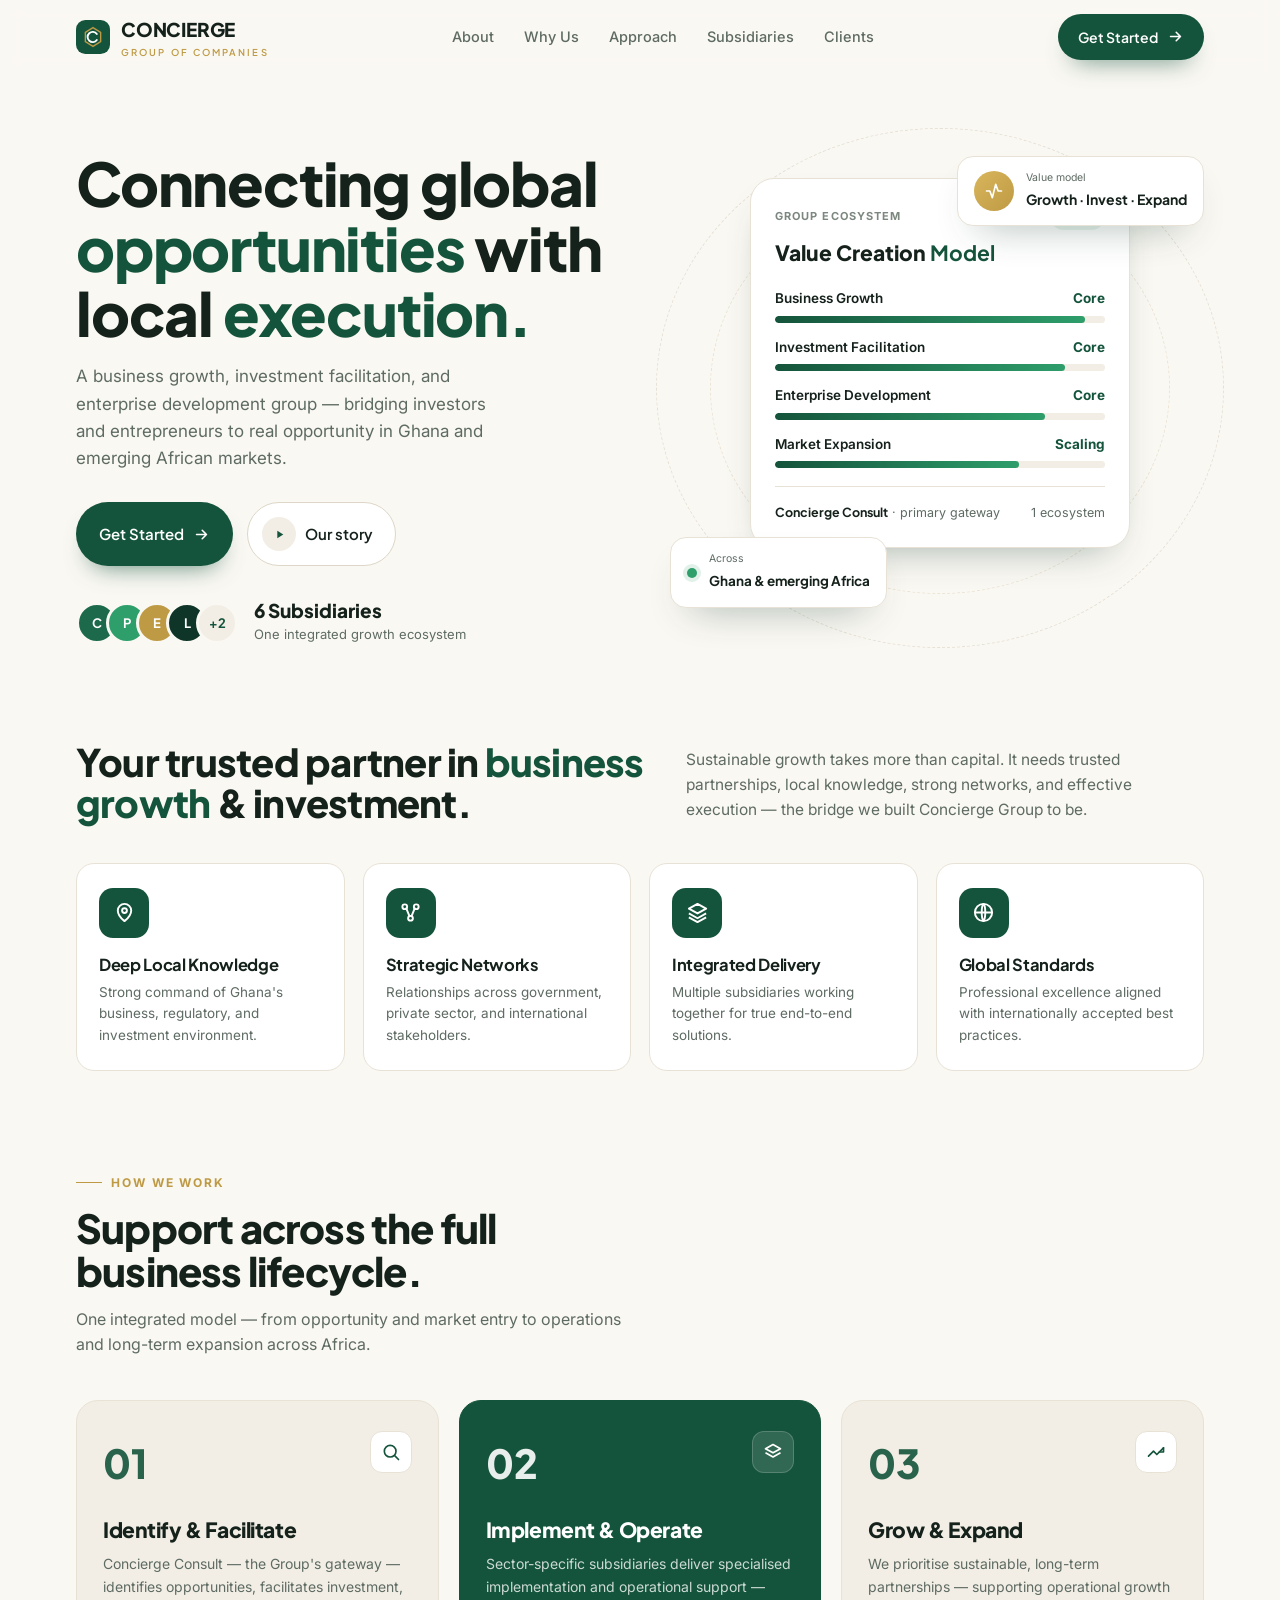
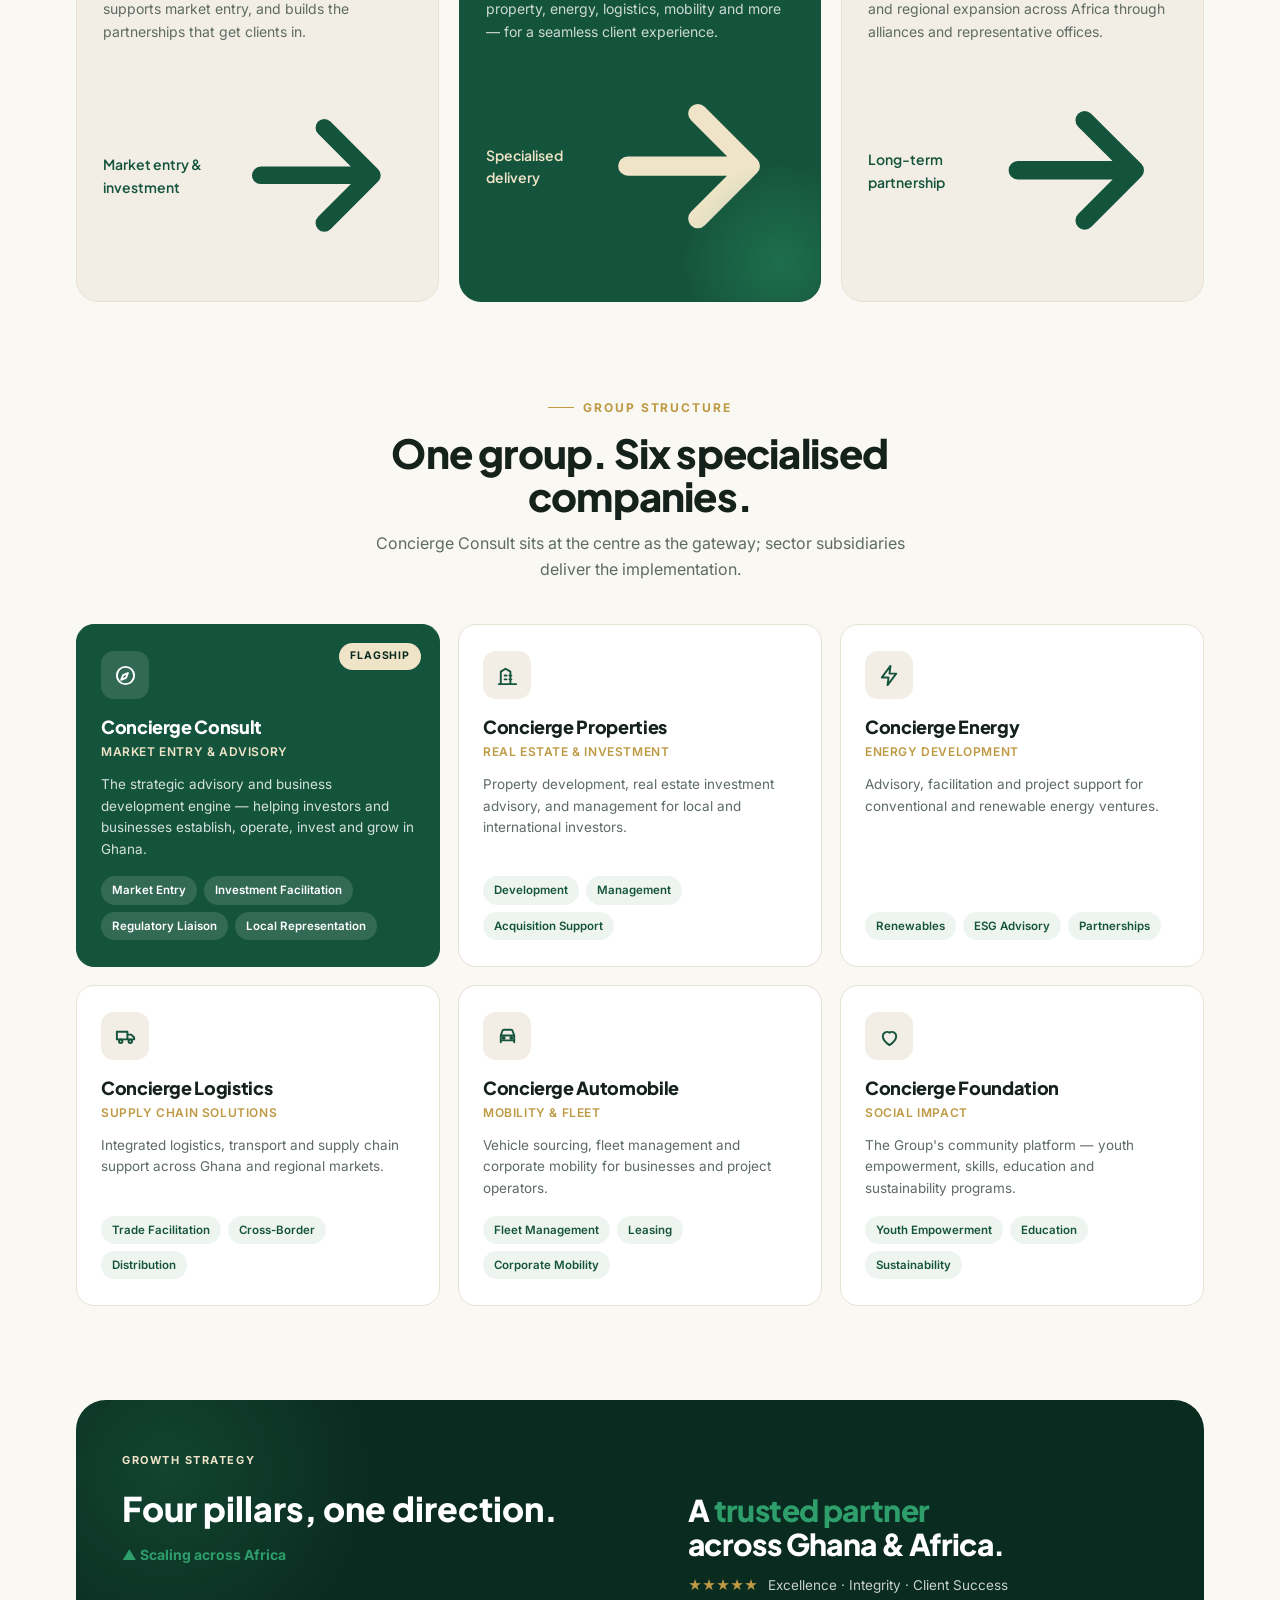
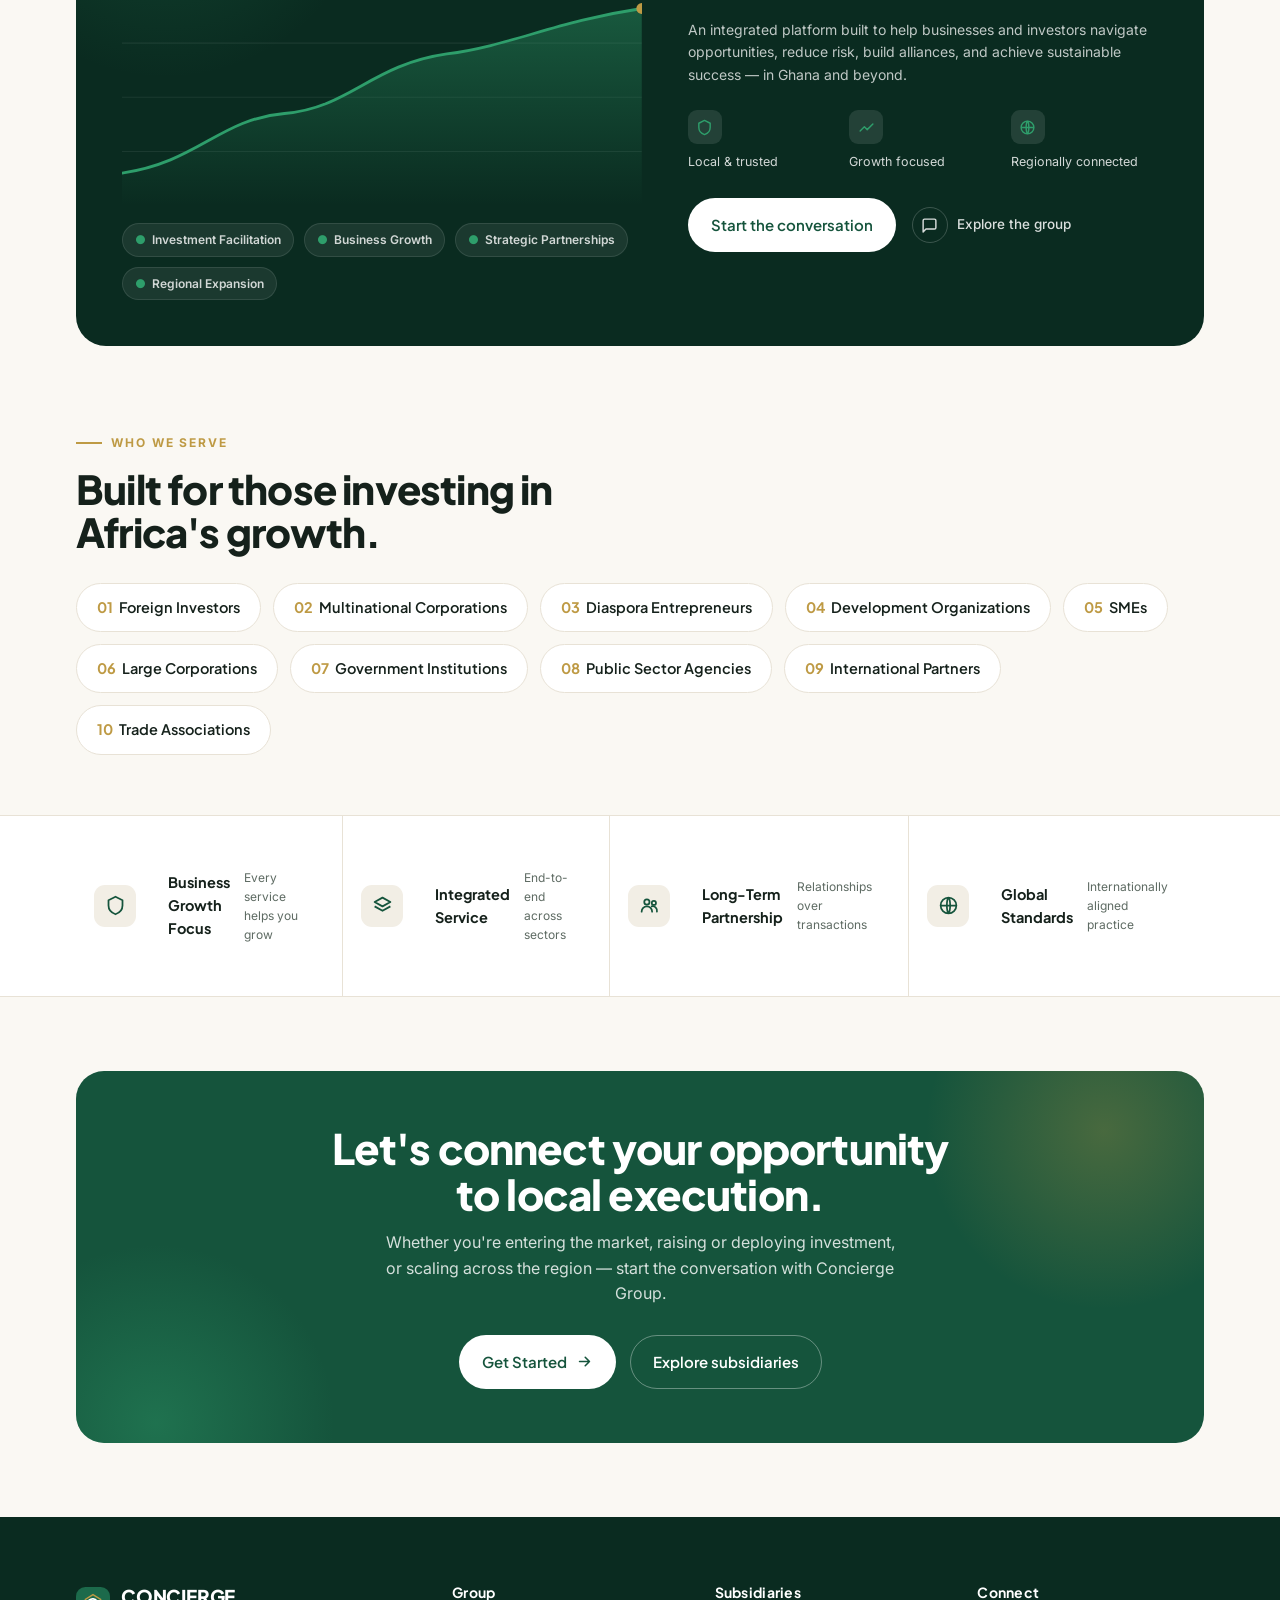
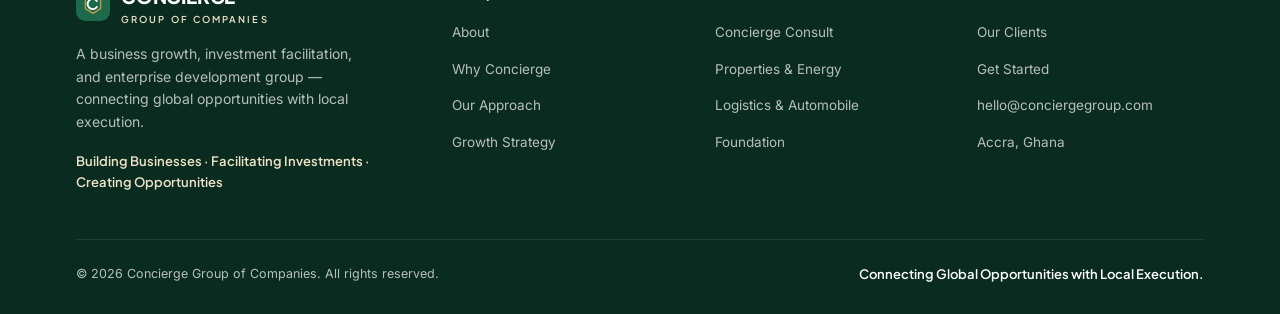
==== commit 4ac35c7e: "remove ghanaian owned budiness" ====
--- a/index.html
+++ b/index.html
@@ -45,10 +45,10 @@
 <section class="hero">
   <div class="wrap hero-grid">
     <div class="hero-copy reveal">
-      <span class="eyebrow">
+<!--    <span class="eyebrow">
         <svg viewBox="0 0 24 24" fill="none" stroke="currentColor" stroke-width="2"><path d="M12 2l8 4v6c0 5-3.4 8.4-8 10-4.6-1.6-8-5-8-10V6l8-4z" stroke-linejoin="round"/><path d="M9 12l2 2 4-4" stroke-linecap="round" stroke-linejoin="round"/></svg>
         Ghanaian-owned business group
-      </span>
+      </span> -->
       <h1>Connecting global <span class="green">opportunities</span> with local <span class="green">execution.</span></h1>
       <p class="lead">A business growth, investment facilitation, and enterprise development group — bridging investors and entrepreneurs to real opportunity in Ghana and emerging African markets.</p>
       <div class="hero-actions">
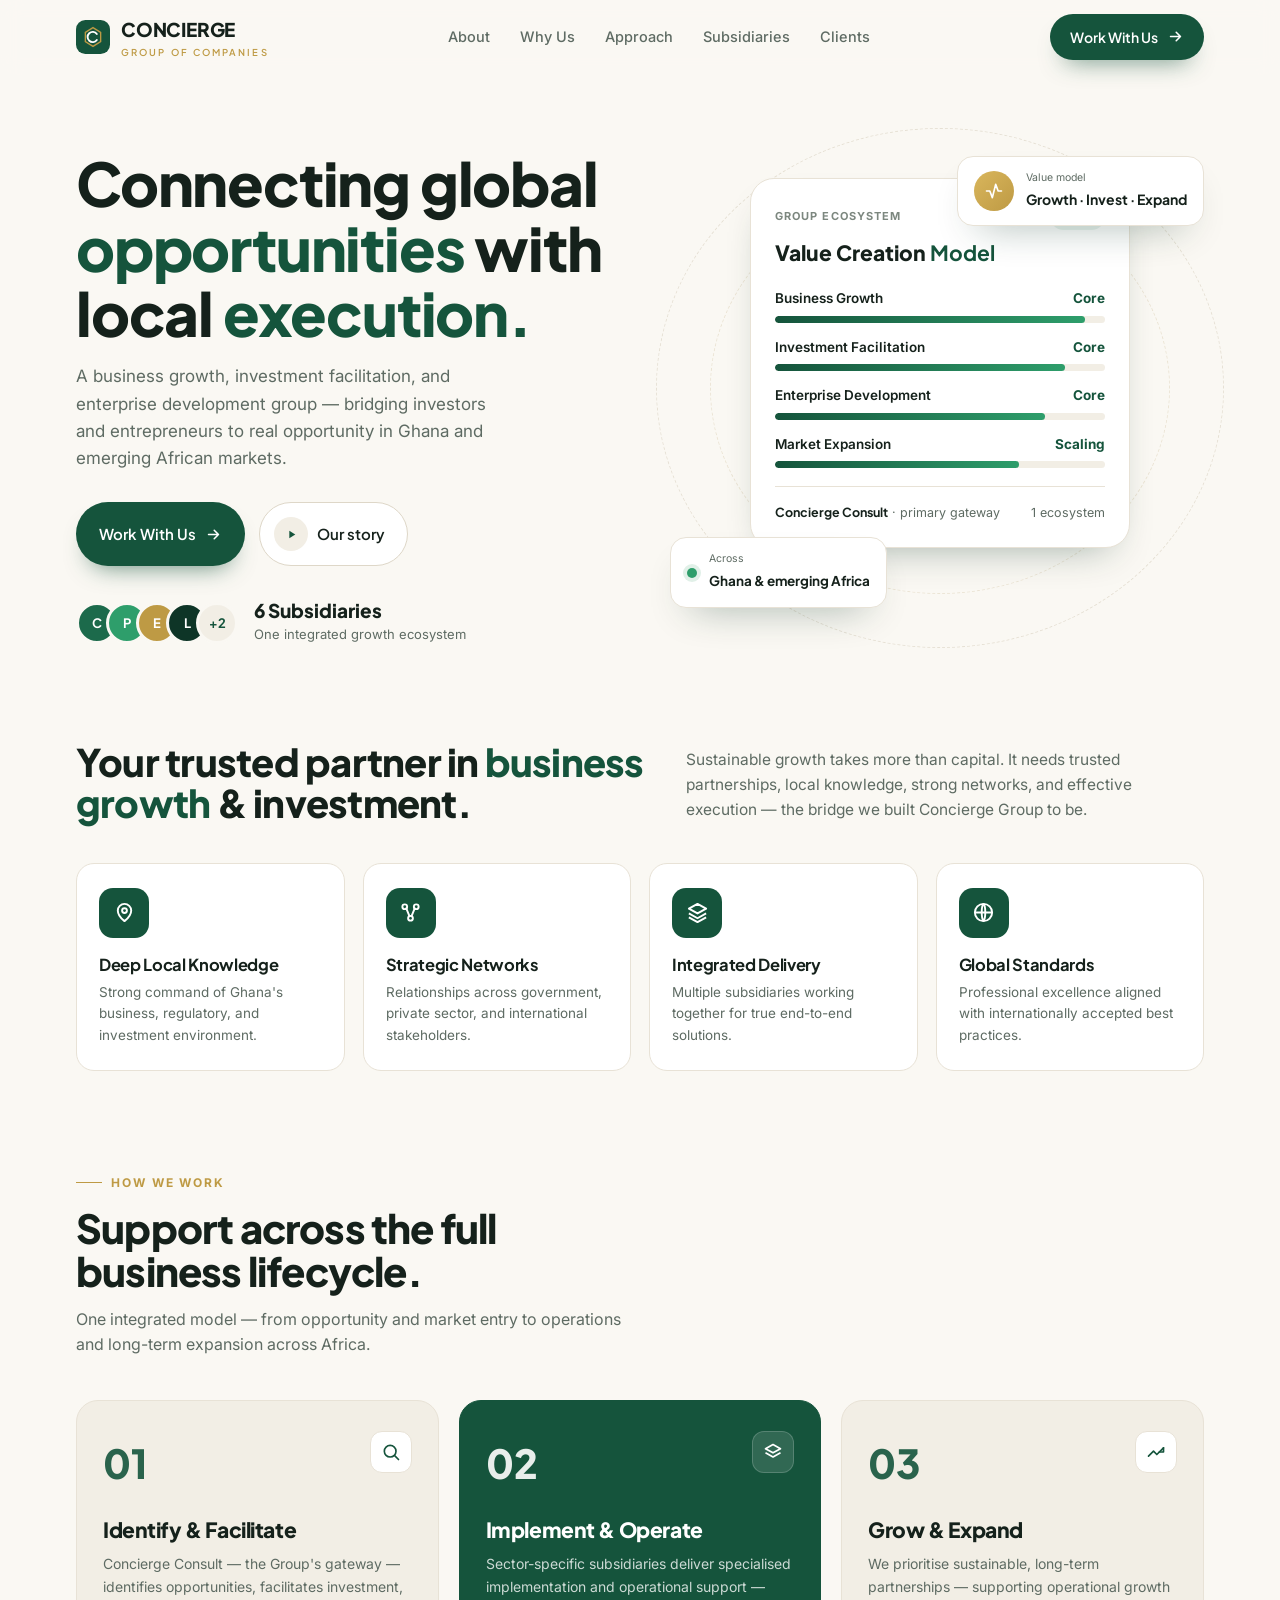
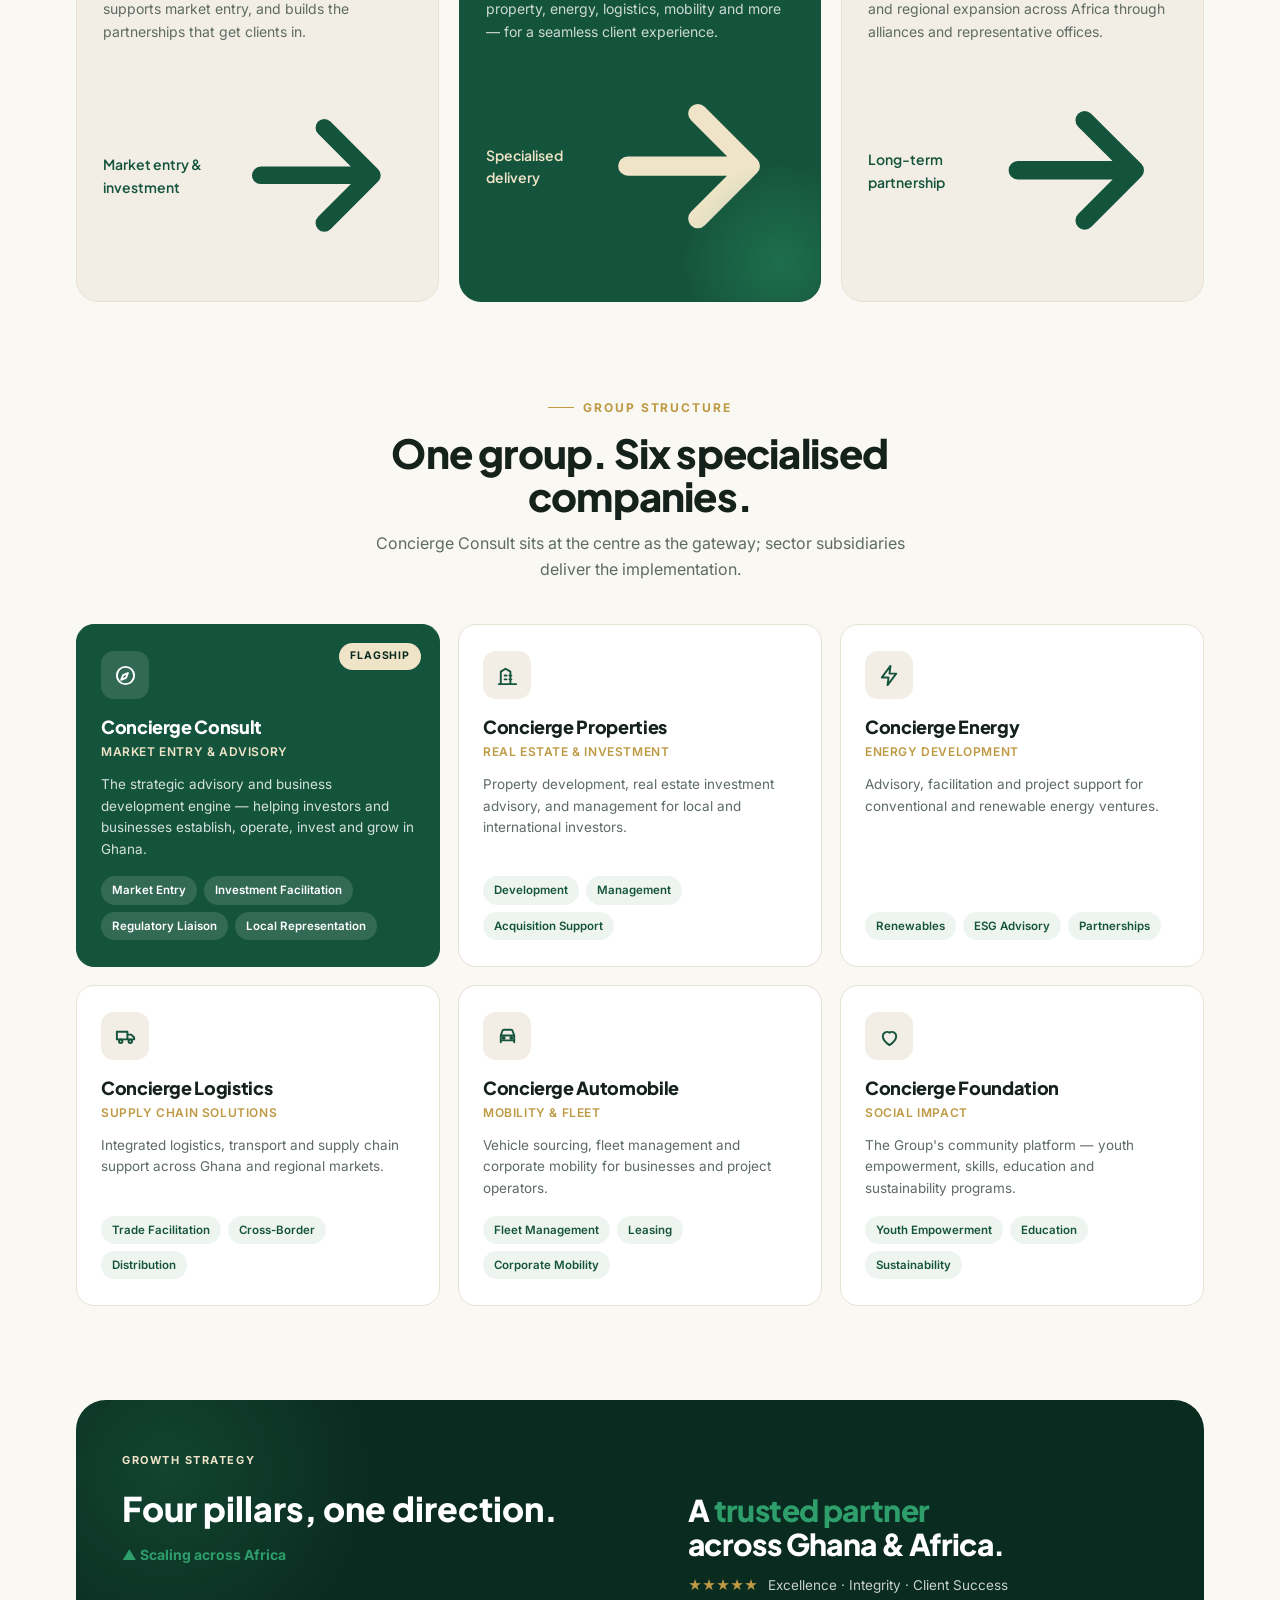
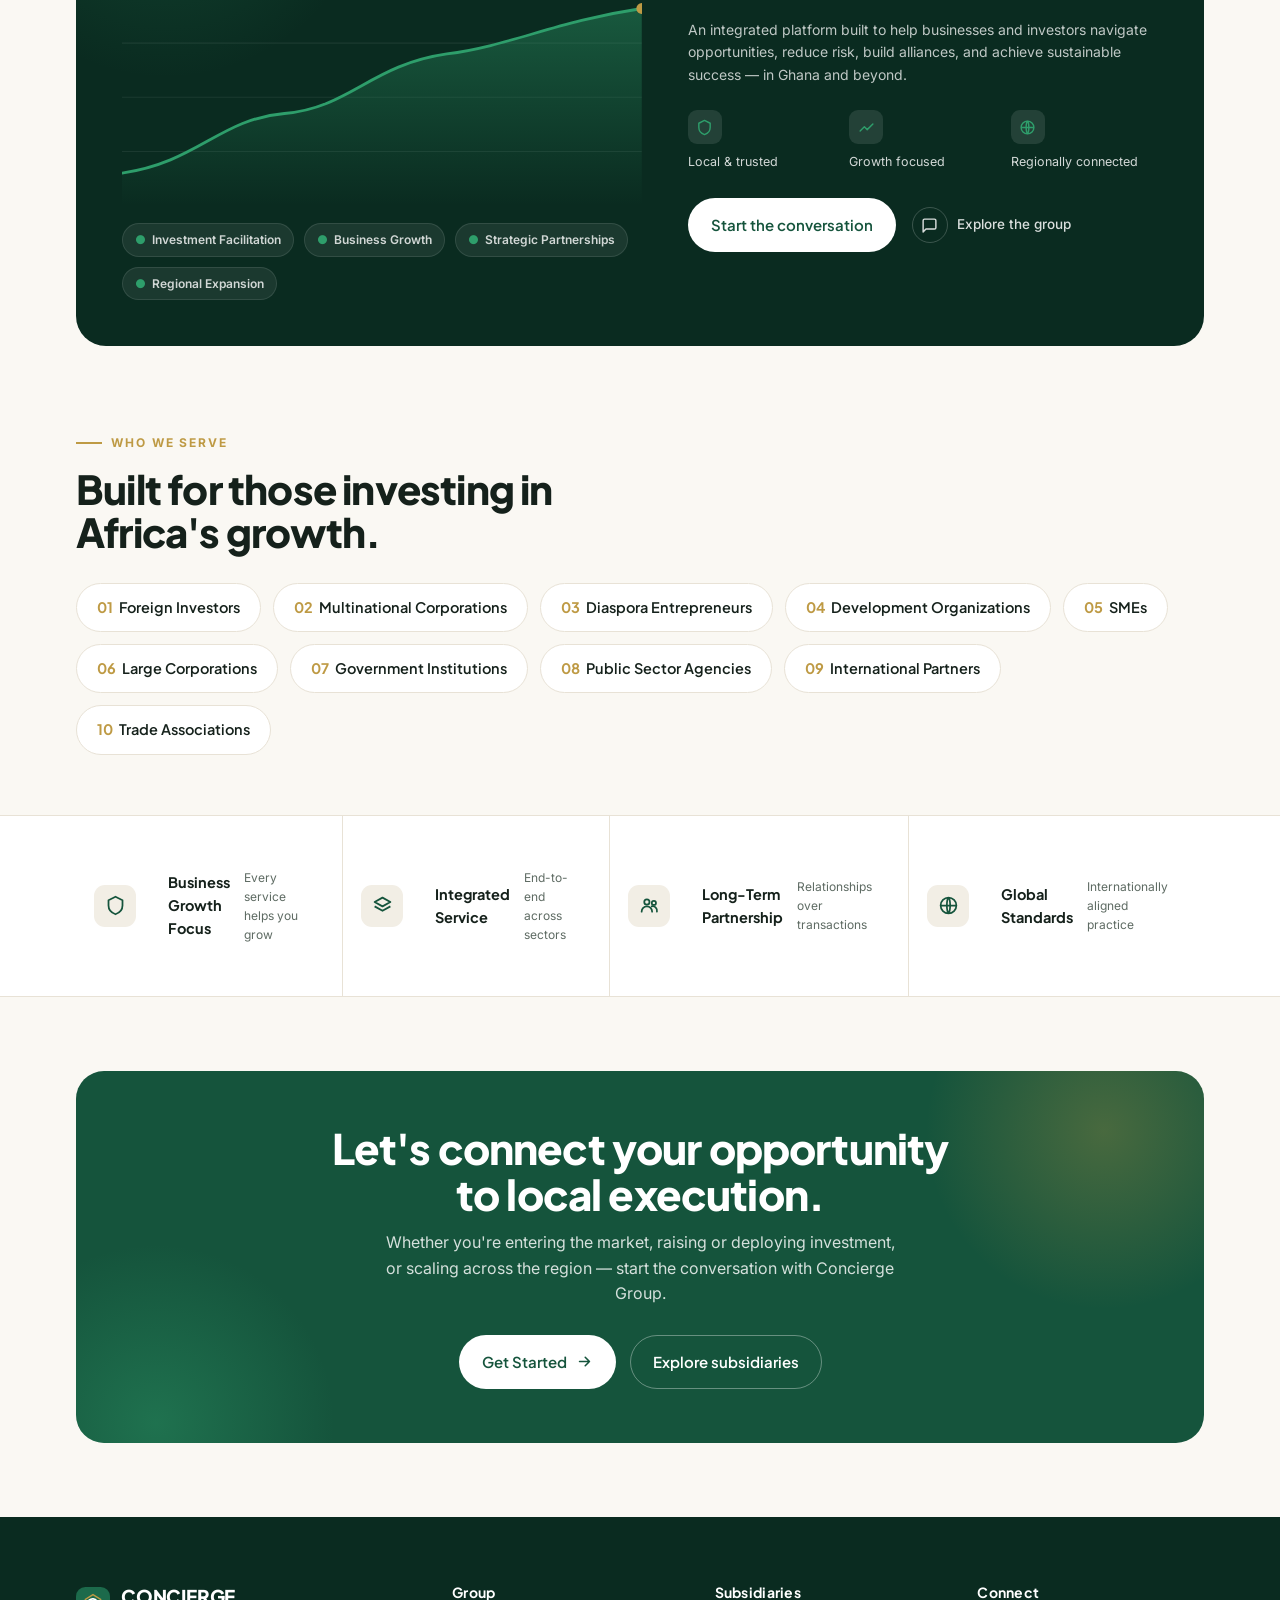
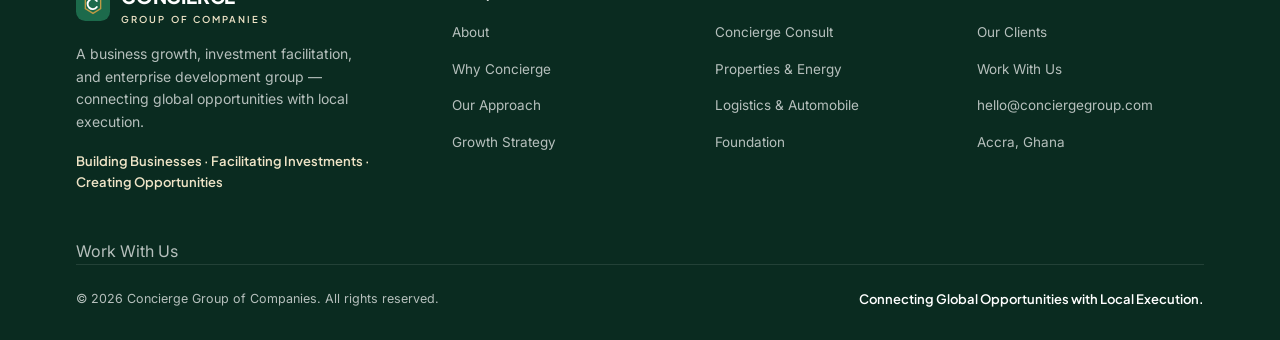
==== commit 0820c860: "xs" ====
--- a/index.html
+++ b/index.html
@@ -31,7 +31,7 @@
       <a href="#clients">Clients</a>
     </nav>
     <div class="nav-cta">
-      <a href="#contact" class="btn btn-primary">Get Started
+      <a href="#contact" class="btn btn-primary">Work With Us
         <svg viewBox="0 0 24 24" fill="none" stroke="currentColor" stroke-width="2.2"><path d="M5 12h14M13 6l6 6-6 6" stroke-linecap="round" stroke-linejoin="round"/></svg>
       </a>
       <button class="burger" id="burger" aria-label="Menu"><span></span><span></span><span></span></button>
@@ -52,7 +52,7 @@
       <h1>Connecting global <span class="green">opportunities</span> with local <span class="green">execution.</span></h1>
       <p class="lead">A business growth, investment facilitation, and enterprise development group — bridging investors and entrepreneurs to real opportunity in Ghana and emerging African markets.</p>
       <div class="hero-actions">
-        <a href="#contact" class="btn btn-primary">Get Started
+        <a href="#contact" class="btn btn-primary">Work With Us
           <svg viewBox="0 0 24 24" fill="none" stroke="currentColor" stroke-width="2.2"><path d="M5 12h14M13 6l6 6-6 6" stroke-linecap="round" stroke-linejoin="round"/></svg>
         </a>
         <a href="#about" class="btn btn-ghost">
@@ -417,12 +417,12 @@
         <h5>Connect</h5>
         <ul>
           <li><a href="#clients">Our Clients</a></li>
-          <li><a href="#contact">Get Started</a></li>
+          <li><a href="#contact">Work With Us</a></li>
           <li><a href="mailto:hello@conciergegroup.com">hello@conciergegroup.com</a></li>
           <li><a href="#top">Accra, Ghana</a></li>
         </ul>
       </div>
-    </div>
+    </div>Work With Us
     <div class="foot-bottom">
       <span>© 2026 Concierge Group of Companies. All rights reserved.</span>
       <span class="closing">Connecting Global Opportunities with Local Execution.</span>
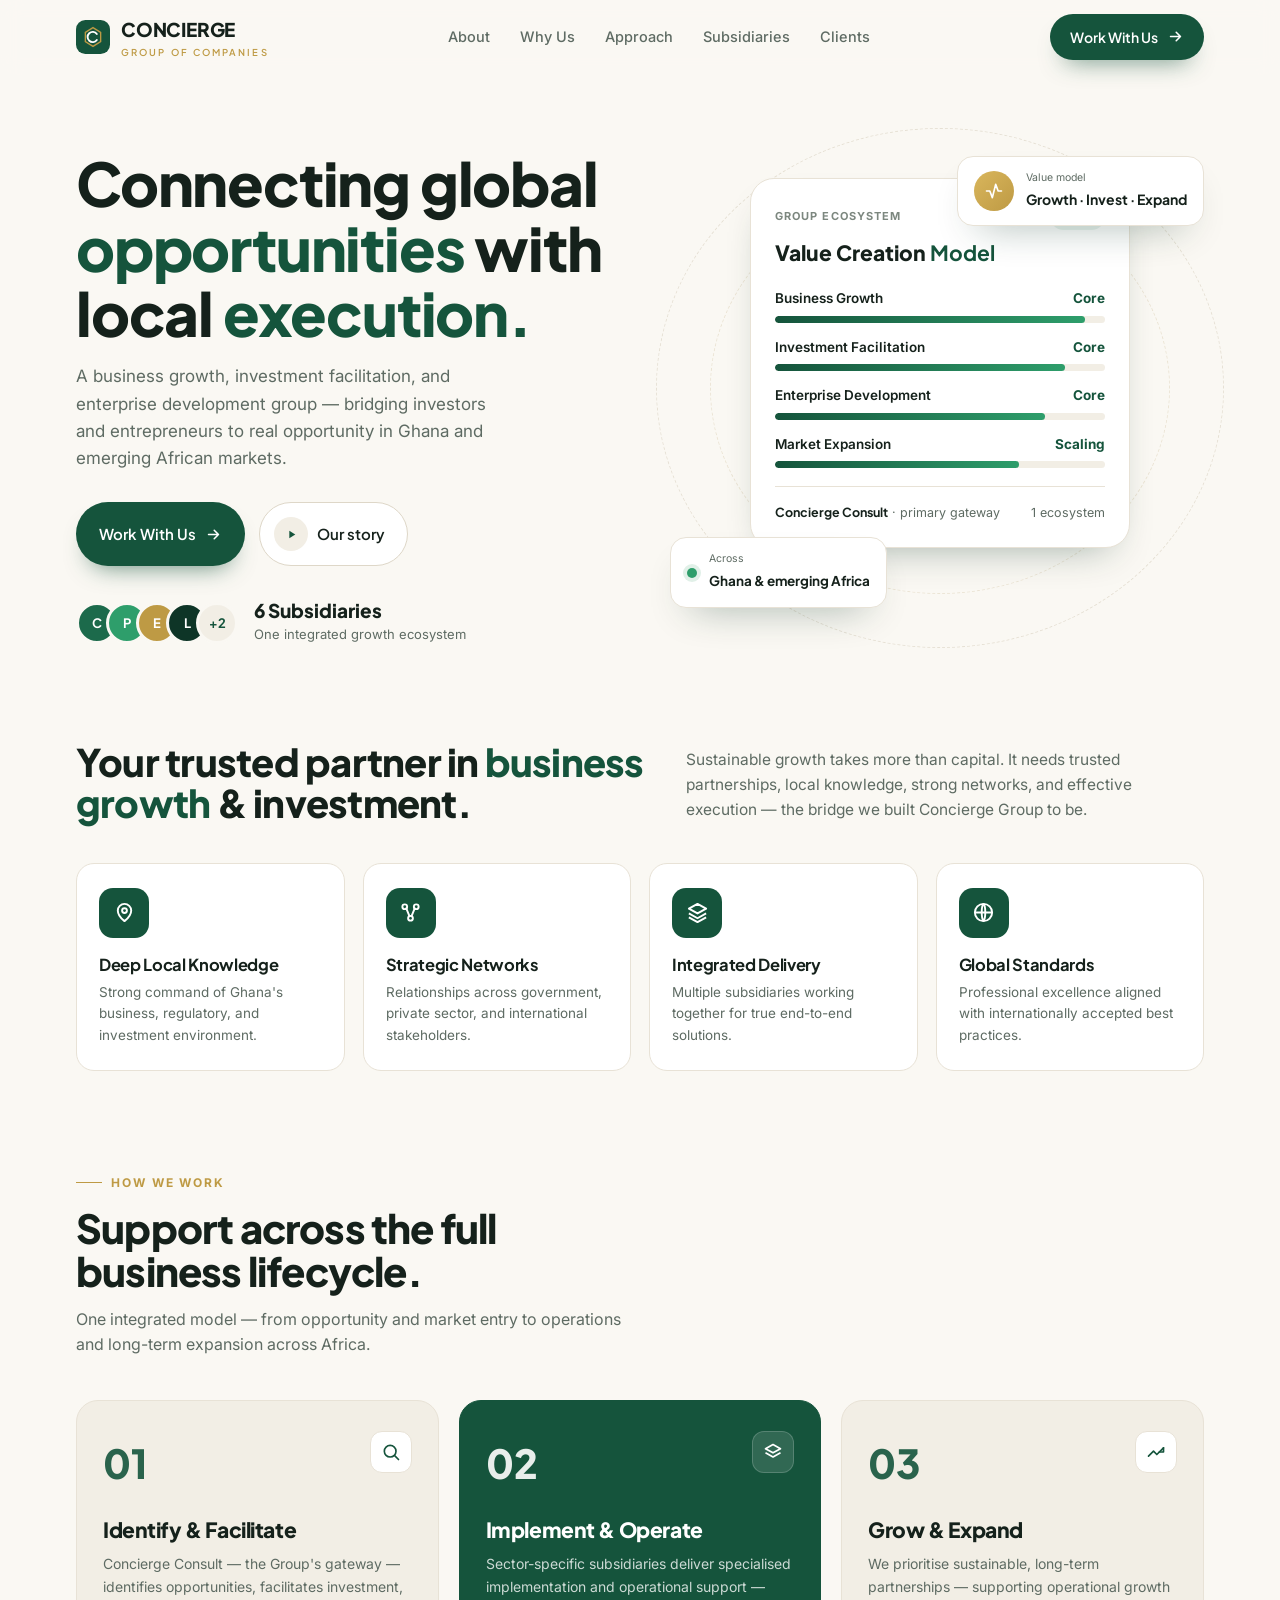
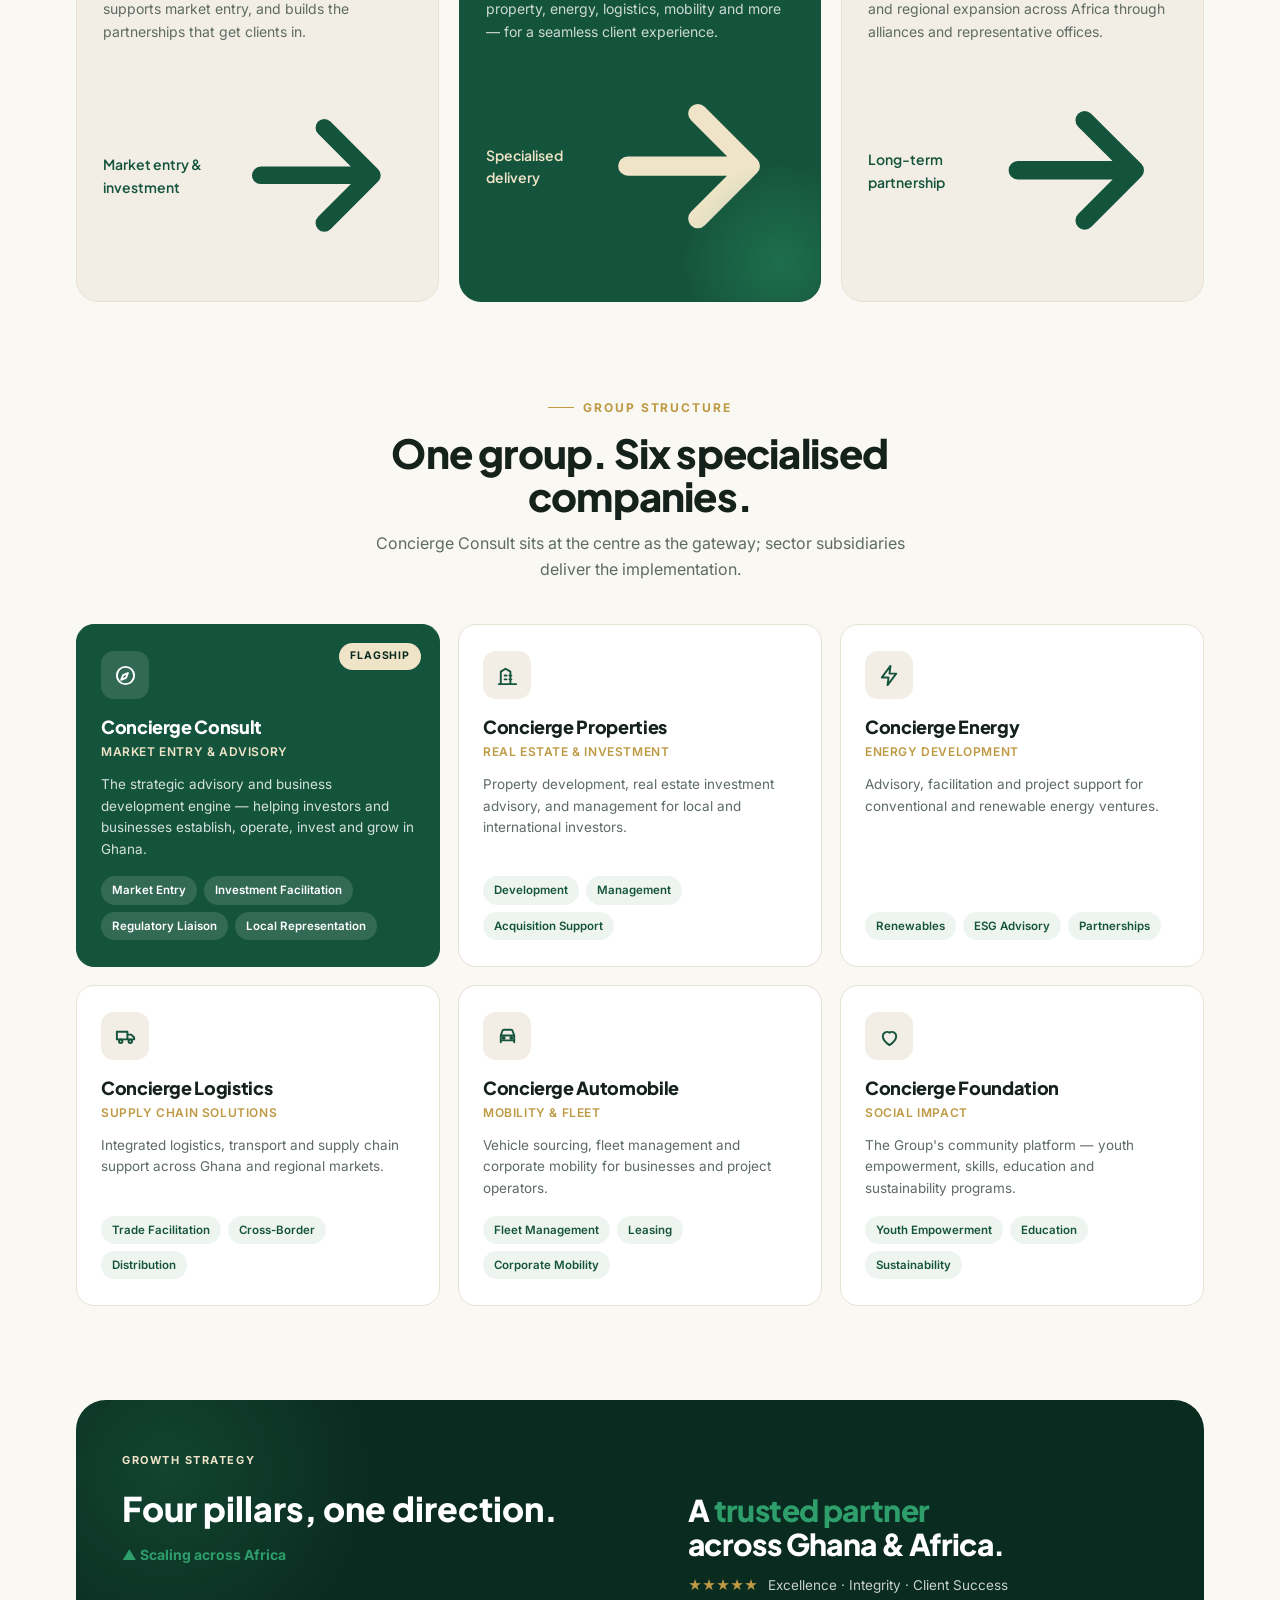
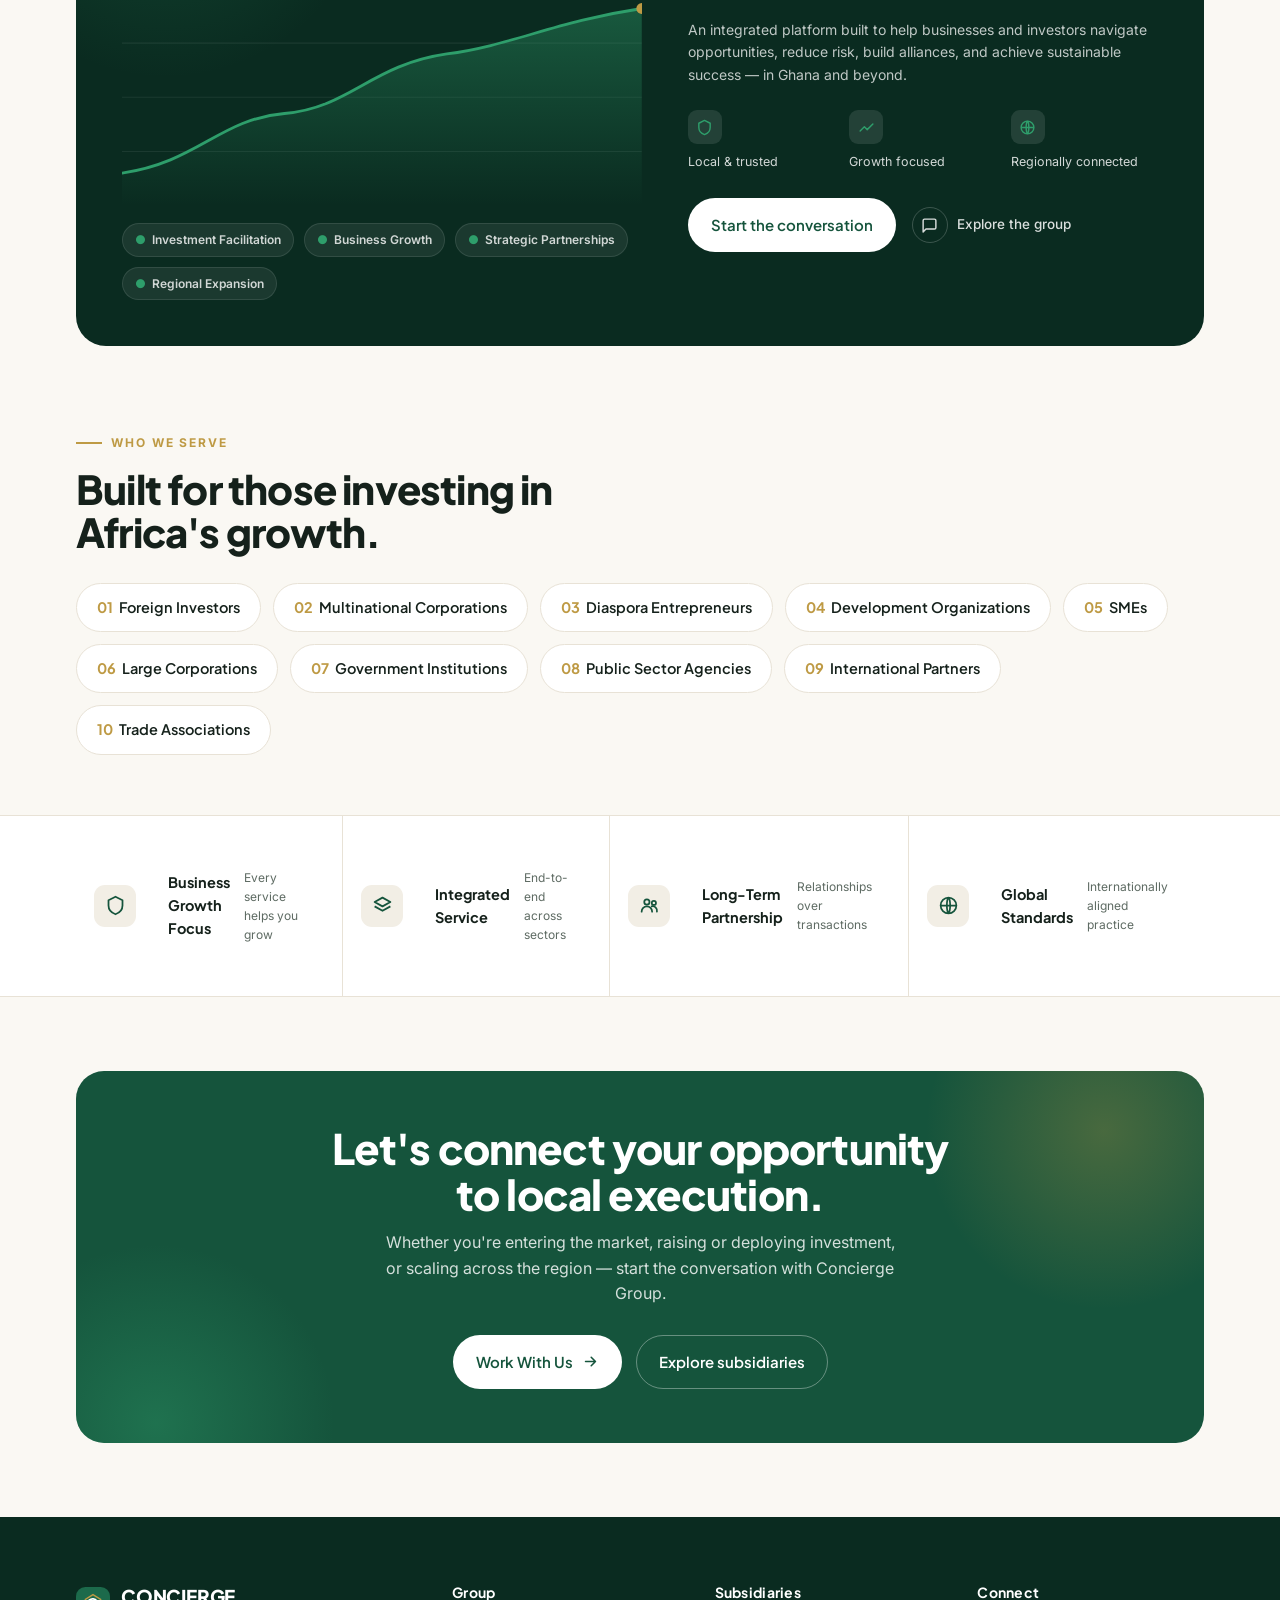
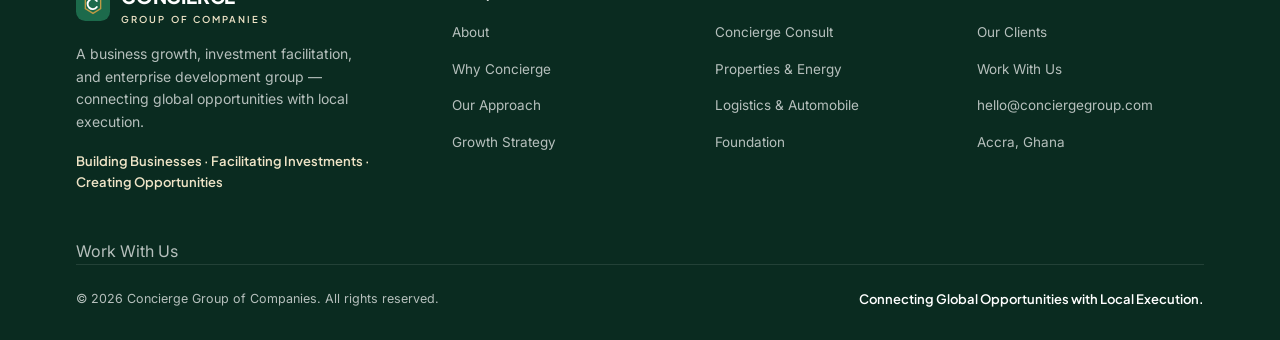
==== commit 036943ec: "contact modified" ====
--- a/index.html
+++ b/index.html
@@ -368,7 +368,7 @@
       <h2>Let's connect your opportunity to local execution.</h2>
       <p>Whether you're entering the market, raising or deploying investment, or scaling across the region — start the conversation with Concierge Group.</p>
       <div class="acts">
-        <a href="mailto:hello@conciergegroup.com" class="btn btn-light">Get Started
+        <a href="mailto:hello@conciergegroup.com" class="btn btn-light">Work With Us
           <svg viewBox="0 0 24 24" fill="none" stroke="currentColor" stroke-width="2.2"><path d="M5 12h14M13 6l6 6-6 6" stroke-linecap="round" stroke-linejoin="round"/></svg>
         </a>
         <a href="#subsidiaries" class="btn btn-ghost" style="background:transparent;color:#fff;border-color:rgba(255,255,255,.35)">Explore subsidiaries</a>
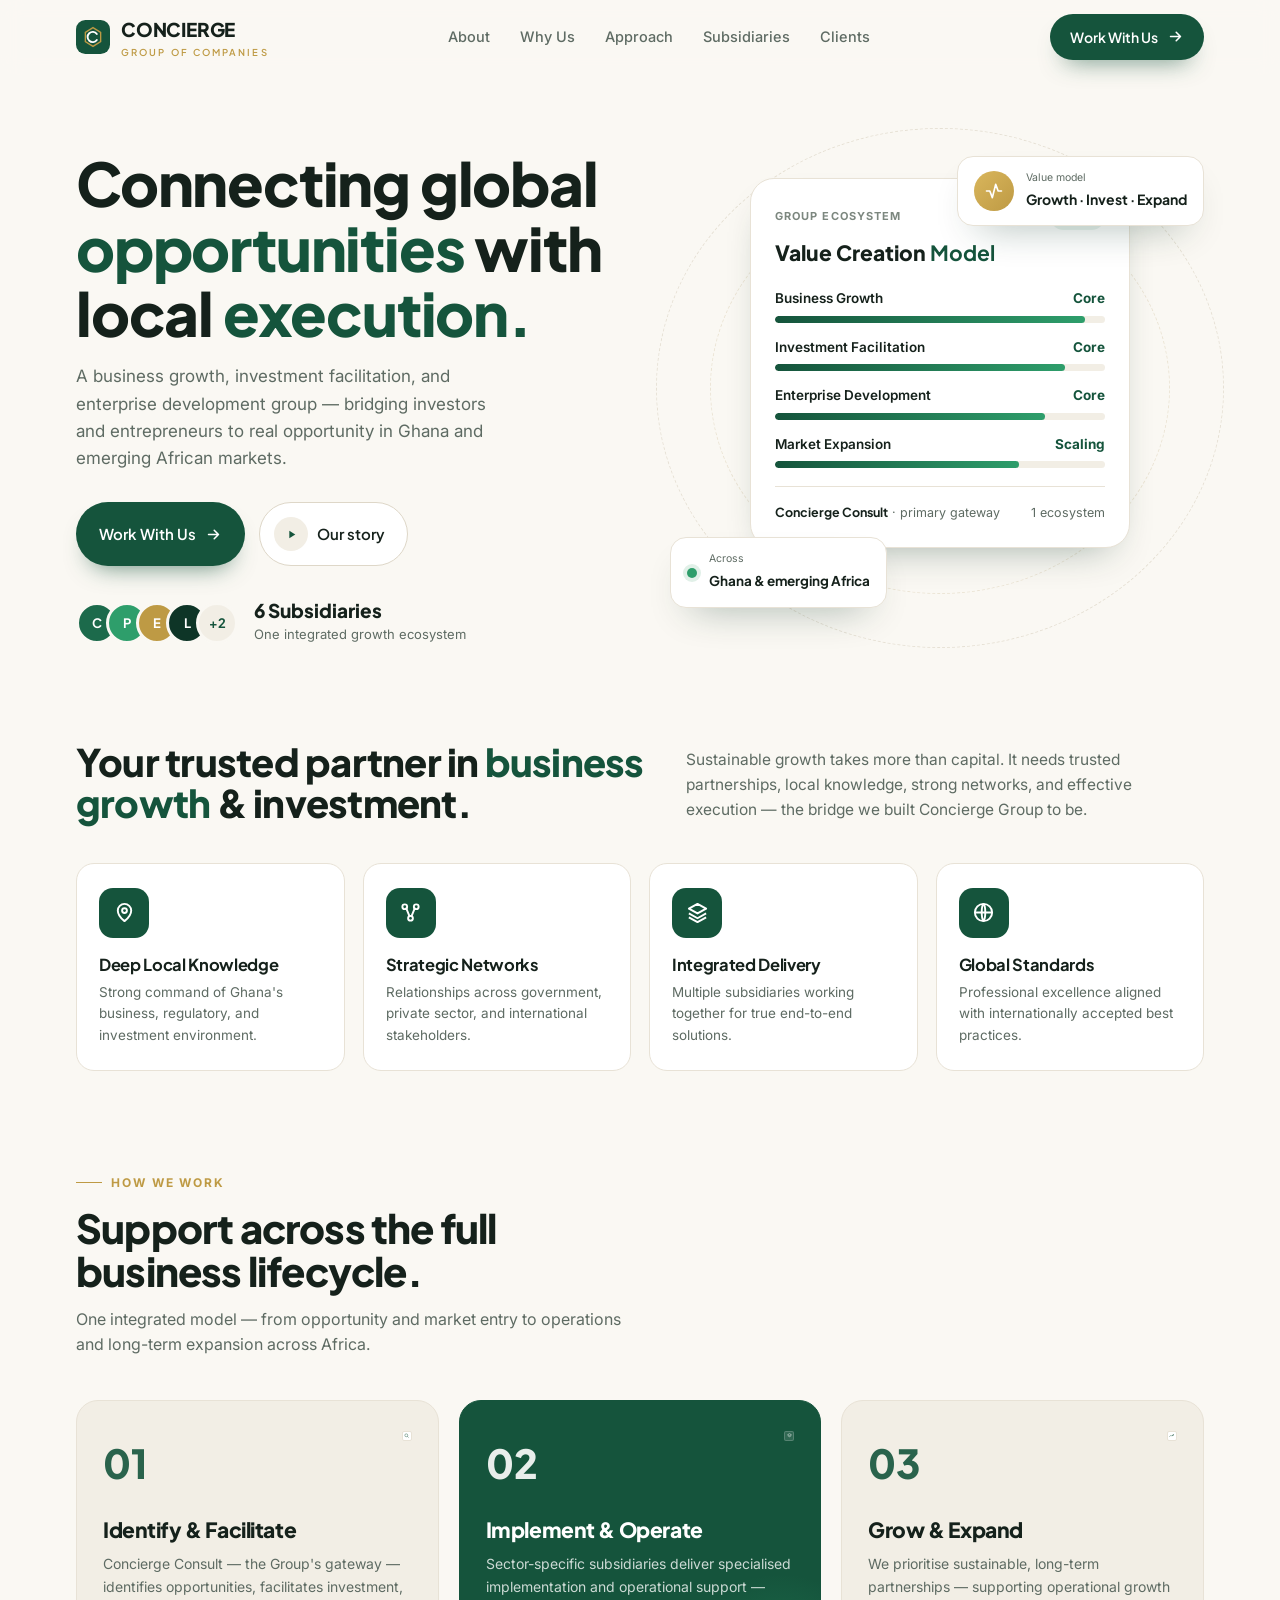
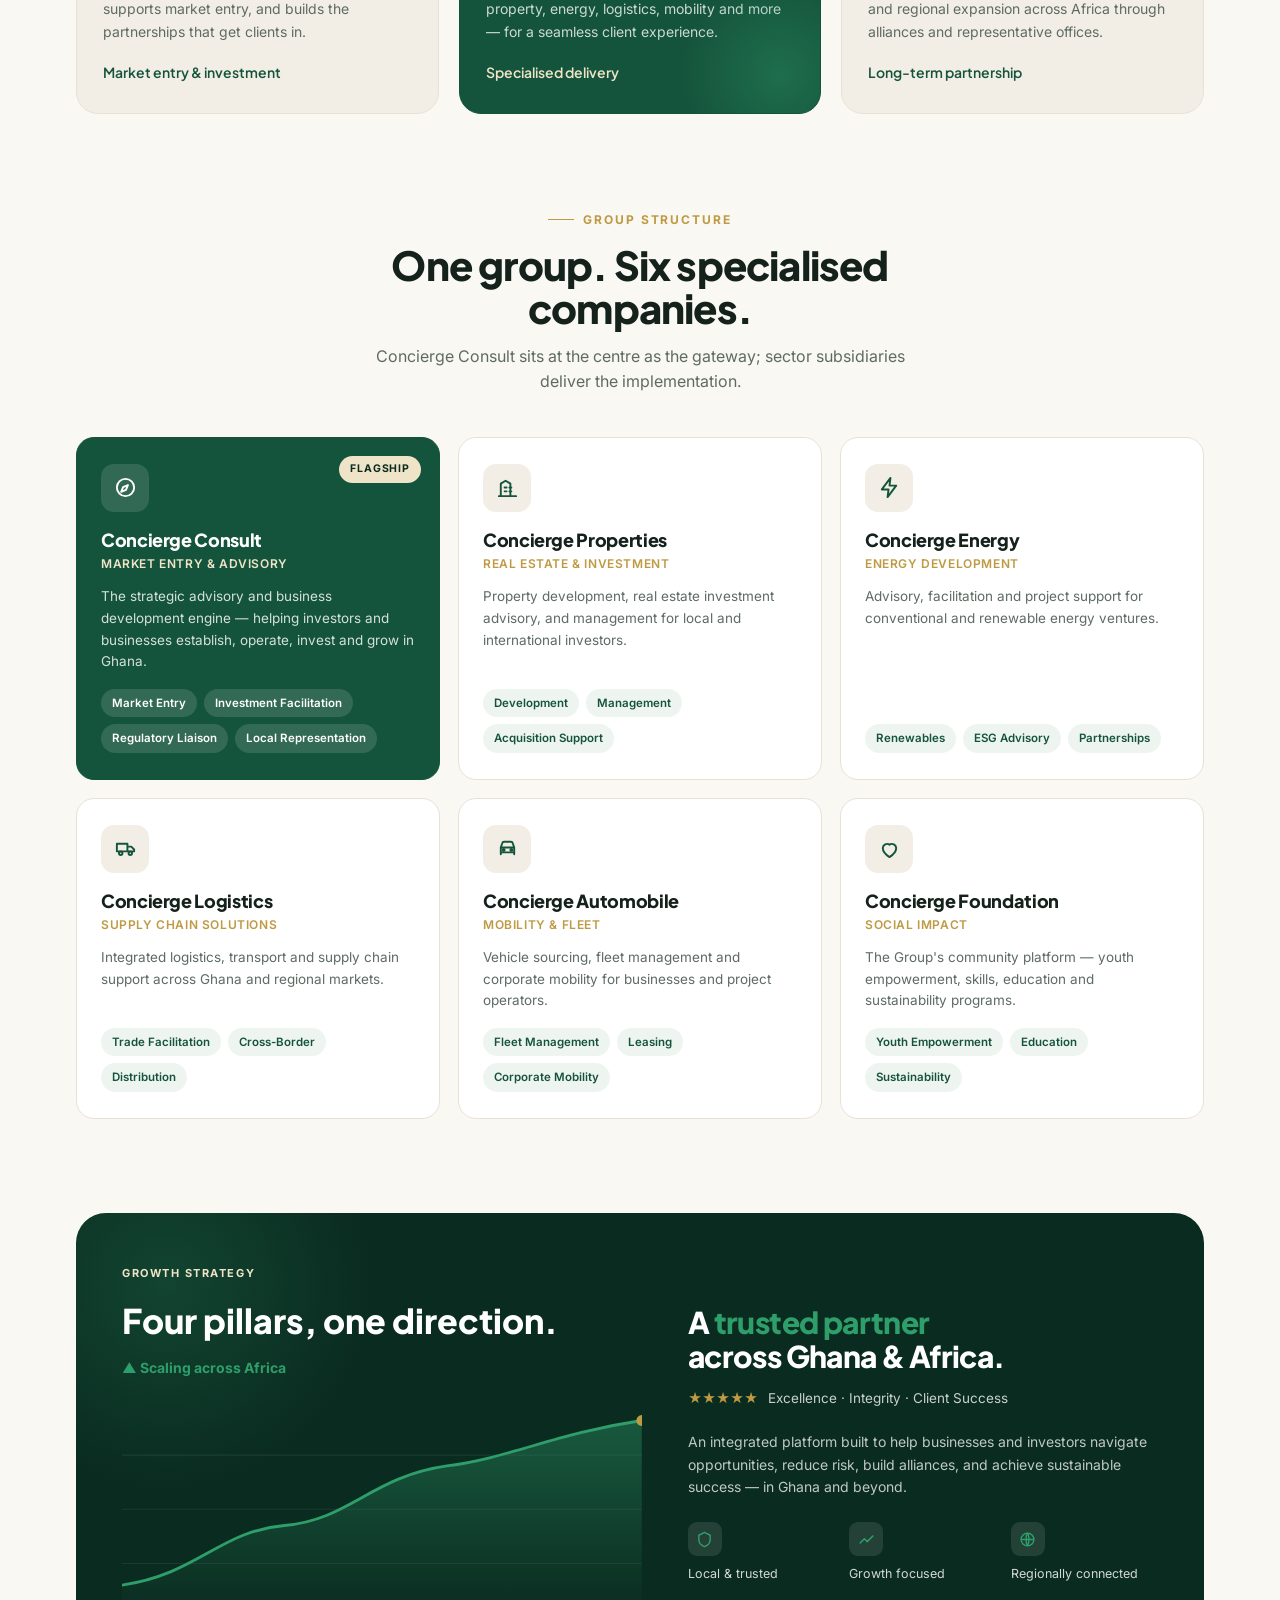
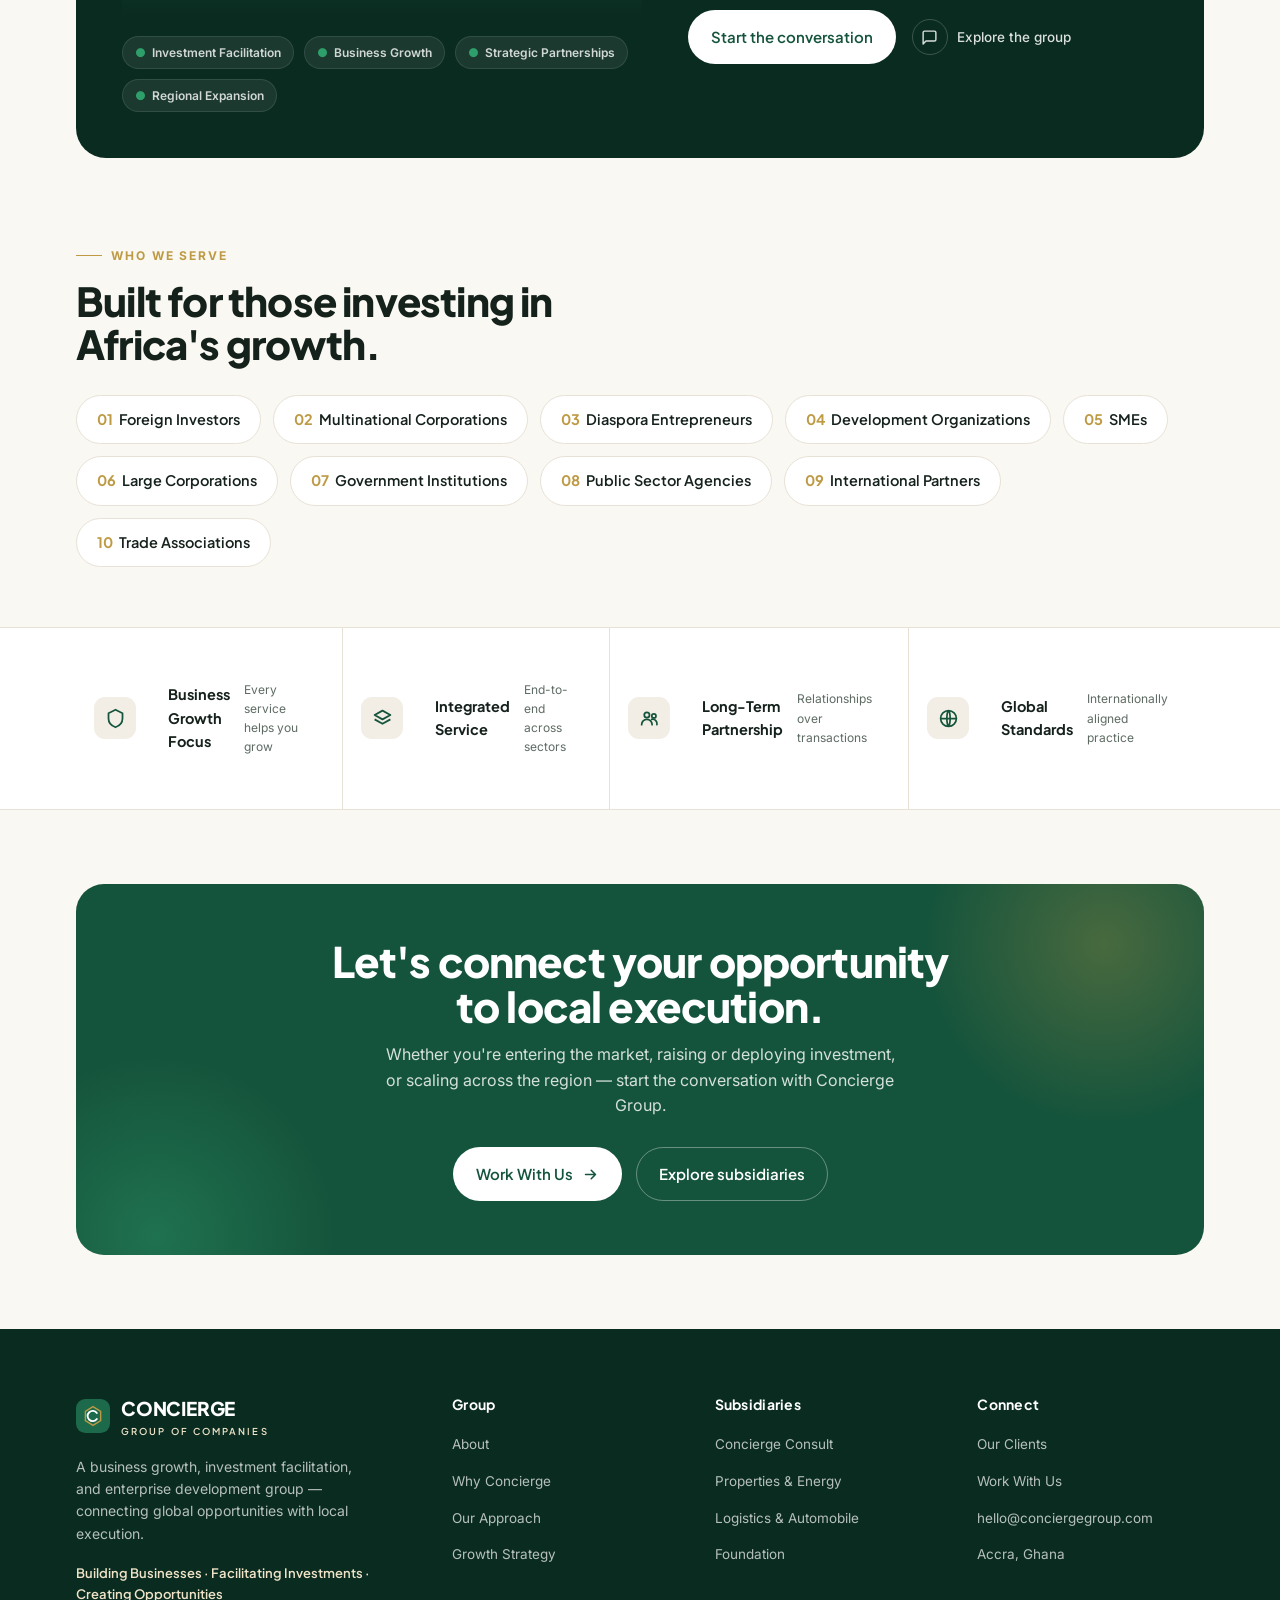
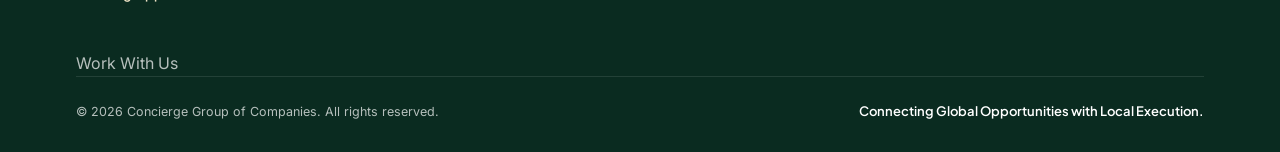
==== commit c55a1eaa: "updtate" ====
--- a/index.html
+++ b/index.html
@@ -167,7 +167,7 @@
         <h3>Identify &amp; Facilitate</h3>
         <p>Concierge Consult — the Group's gateway — identifies opportunities, facilitates investment, supports market entry, and builds the partnerships that get clients in.</p>
         <span class="more">Market entry & investment
-          <svg viewBox="0 0 24 24" fill="none" stroke="currentColor" stroke-width="2.2"><path d="M5 12h14M13 6l6 6-6 6" stroke-linecap="round" stroke-linejoin="round"/></svg>
+          <!-- <svg viewBox="0 0 24 24" fill="none" stroke="currentColor" stroke-width="2.2"><path d="M5 12h14M13 6l6 6-6 6" stroke-linecap="round" stroke-linejoin="round"/></svg> -->
         </span>
       </div>
       <div class="ncard dark reveal">
@@ -178,7 +178,7 @@
         <h3>Implement &amp; Operate</h3>
         <p>Sector-specific subsidiaries deliver specialised implementation and operational support — property, energy, logistics, mobility and more — for a seamless client experience.</p>
         <span class="more">Specialised delivery
-          <svg viewBox="0 0 24 24" fill="none" stroke="currentColor" stroke-width="2.2"><path d="M5 12h14M13 6l6 6-6 6" stroke-linecap="round" stroke-linejoin="round"/></svg>
+          <!-- <svg viewBox="0 0 24 24" fill="none" stroke="currentColor" stroke-width="2.2"><path d="M5 12h14M13 6l6 6-6 6" stroke-linecap="round" stroke-linejoin="round"/></svg> -->
         </span>
       </div>
       <div class="ncard reveal">
@@ -189,7 +189,7 @@
         <h3>Grow &amp; Expand</h3>
         <p>We prioritise sustainable, long-term partnerships — supporting operational growth and regional expansion across Africa through alliances and representative offices.</p>
         <span class="more">Long-term partnership
-          <svg viewBox="0 0 24 24" fill="none" stroke="currentColor" stroke-width="2.2"><path d="M5 12h14M13 6l6 6-6 6" stroke-linecap="round" stroke-linejoin="round"/></svg>
+          <!-- <svg viewBox="0 0 24 24" fill="none" stroke="currentColor" stroke-width="2.2"><path d="M5 12h14M13 6l6 6-6 6" stroke-linecap="round" stroke-linejoin="round"/></svg> -->
         </span>
       </div>
     </div>
@@ -368,7 +368,7 @@
       <h2>Let's connect your opportunity to local execution.</h2>
       <p>Whether you're entering the market, raising or deploying investment, or scaling across the region — start the conversation with Concierge Group.</p>
       <div class="acts">
-        <a href="mailto:hello@conciergegroup.com" class="btn btn-light">Work With Us
+        <a href="https://wa.me/+233244290499" class="btn btn-light">Work With Us
           <svg viewBox="0 0 24 24" fill="none" stroke="currentColor" stroke-width="2.2"><path d="M5 12h14M13 6l6 6-6 6" stroke-linecap="round" stroke-linejoin="round"/></svg>
         </a>
         <a href="#subsidiaries" class="btn btn-ghost" style="background:transparent;color:#fff;border-color:rgba(255,255,255,.35)">Explore subsidiaries</a>
--- a/scripts/styles.css
+++ b/scripts/styles.css
@@ -154,8 +154,8 @@
   .ncard{border-radius:22px;padding:30px 26px;border:1px solid var(--line);background:var(--cream-2);position:relative;overflow:hidden;min-height:300px;display:flex;flex-direction:column}
   .ncard .num{font-family:'Plus Jakarta Sans';font-weight:800;font-size:40px;color:var(--green);opacity:.9}
   .ncard .top{display:flex;align-items:flex-start;justify-content:space-between}
-  .ncard .chip{width:42px;height:42px;border-radius:12px;background:#fff;display:grid;place-items:center;color:var(--green);border:1px solid var(--line)}
-  .ncard .chip svg{width:20px;height:20px}
+  .ncard .chip{width:10px;height: 10px;border-radius:2px;background:#fff;display:grid;place-items:center;color:var(--green);border:1px solid var(--line)}
+  .ncard .chip svg{width:5px;height:5px}
   .ncard h3{font-size:21px;font-weight:800;margin:24px 0 12px}
   .ncard p{font-size:14px;color:var(--muted);flex:1}
   .ncard .more{margin-top:18px;display:inline-flex;align-items:center;gap:8px;font-family:'Plus Jakarta Sans';font-weight:600;font-size:14px;color:var(--green)}
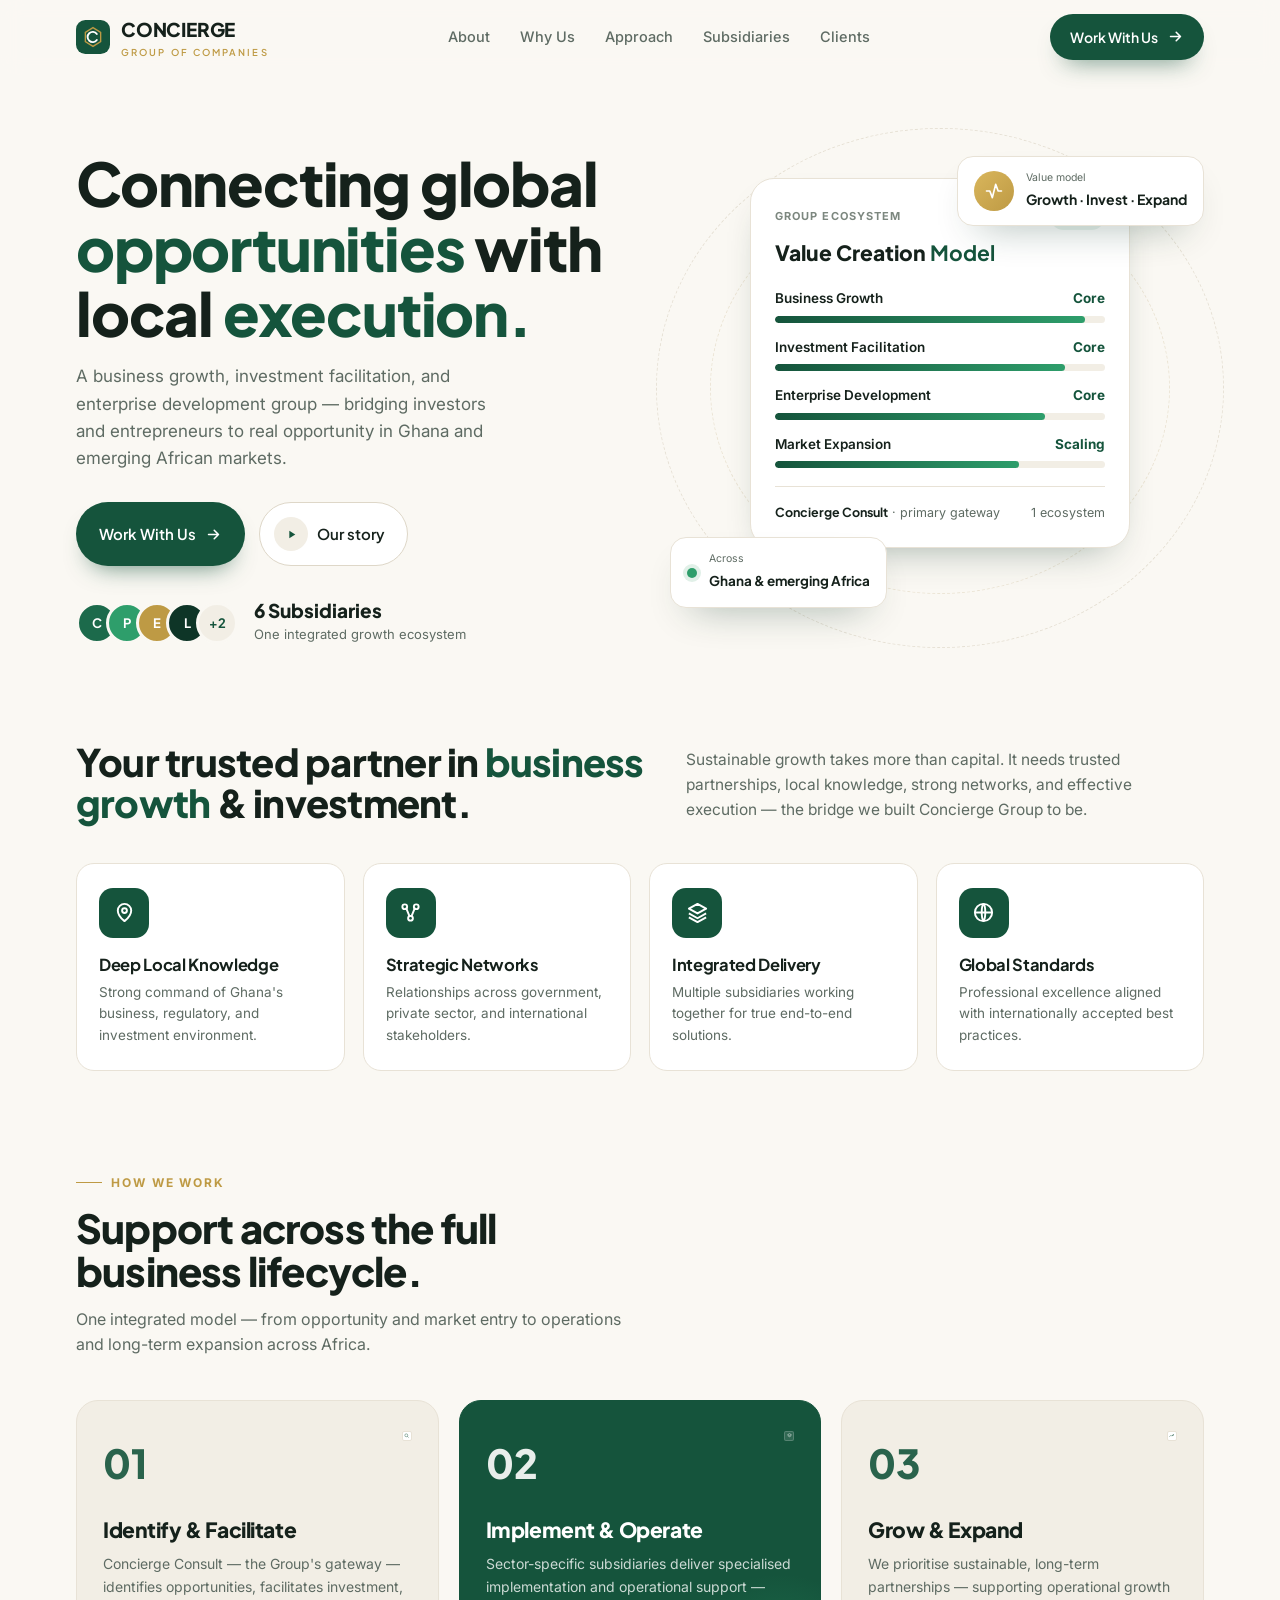
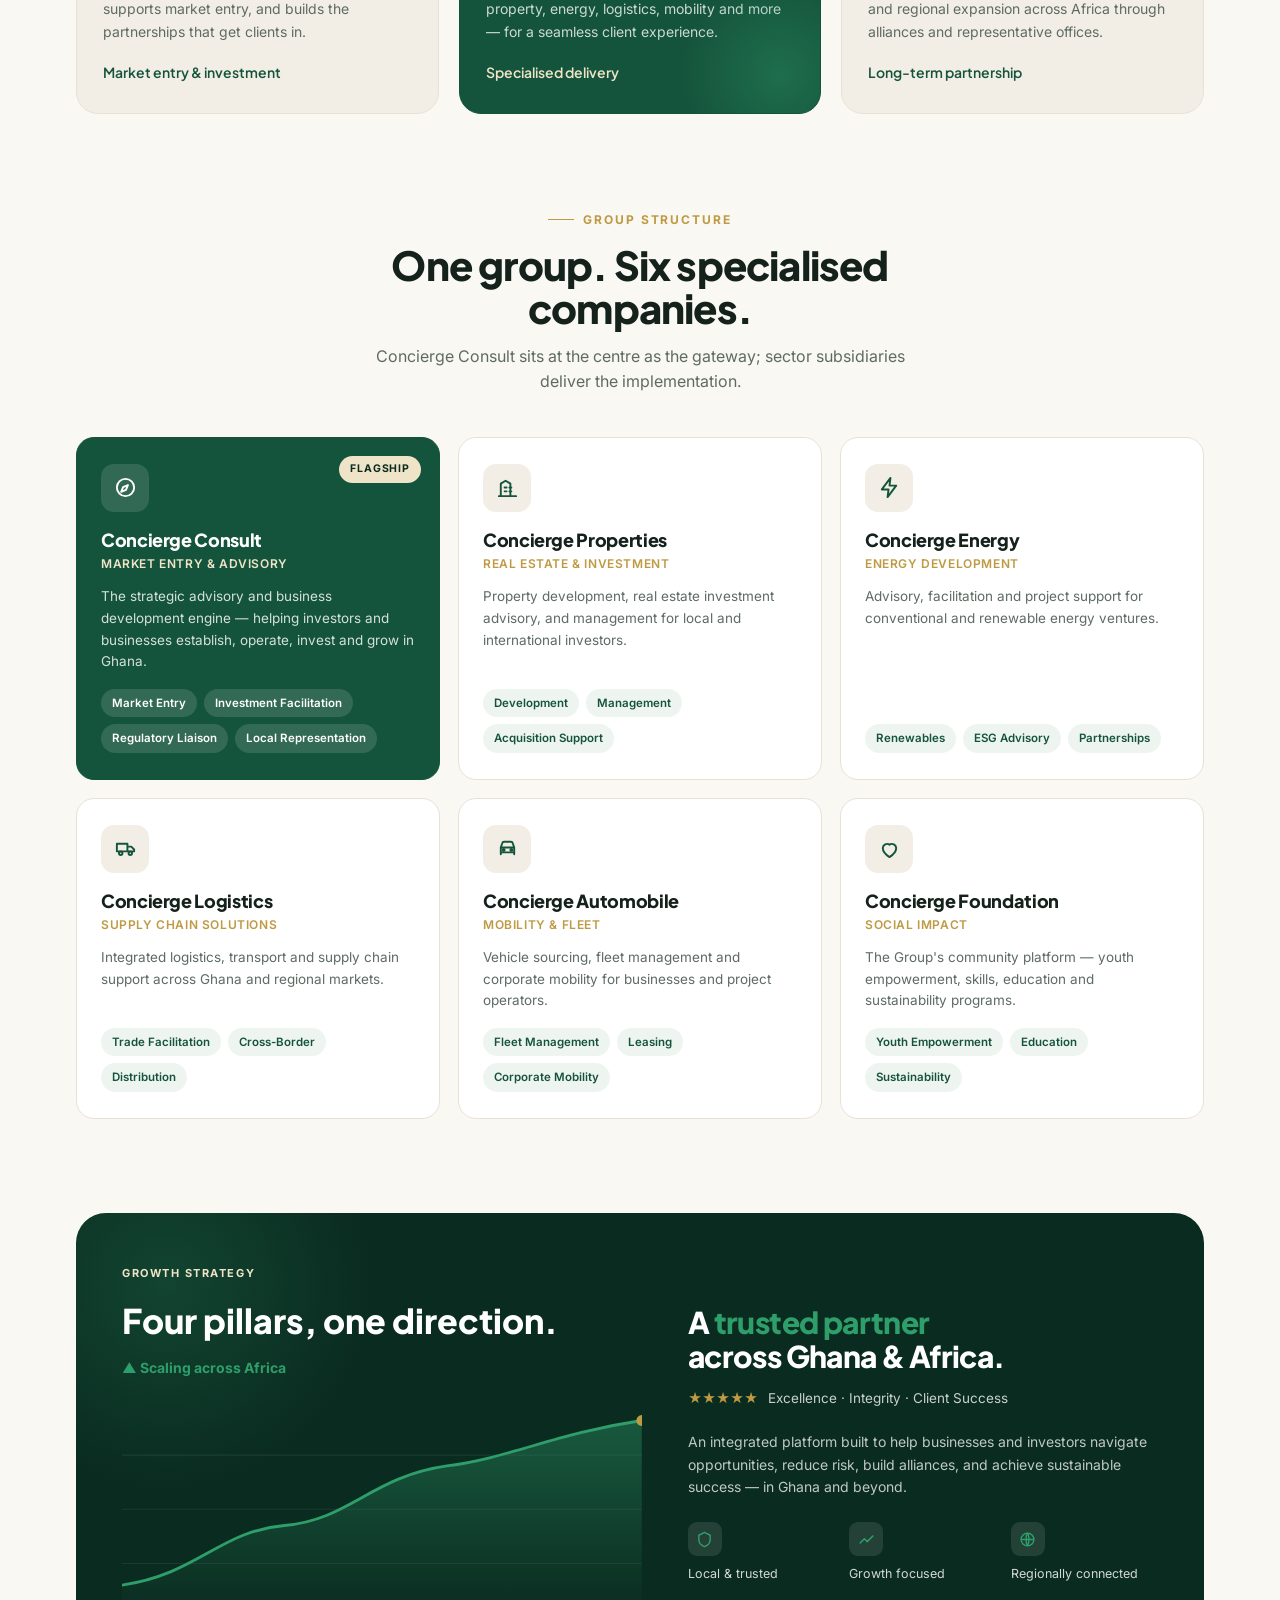
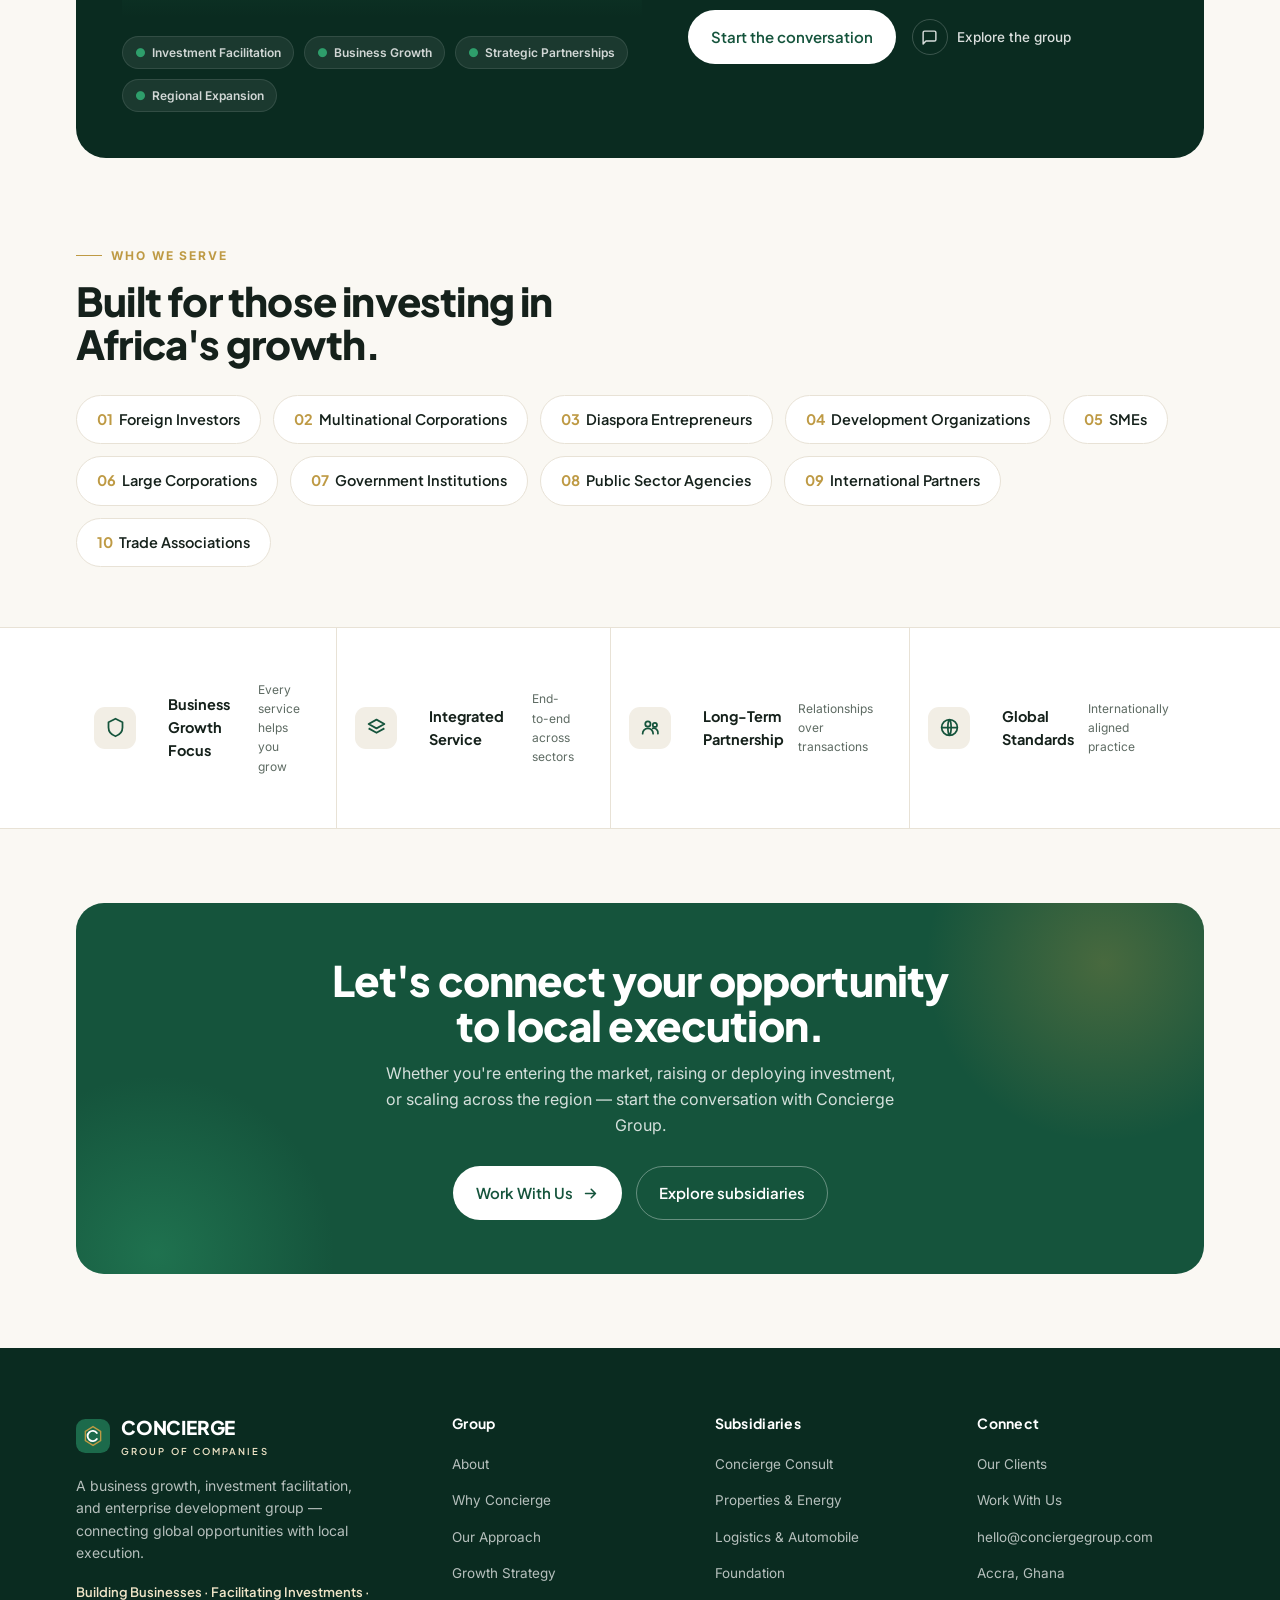
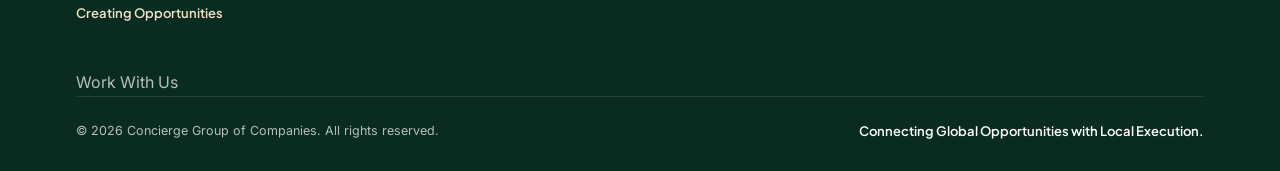
==== commit cf536dcd: "modify card" ====
--- a/index.html
+++ b/index.html
@@ -343,11 +343,19 @@
     <div class="strip-grid">
       <div>
         <span class="si"><svg viewBox="0 0 24 24" fill="none" stroke="currentColor" stroke-width="2"><path d="M12 2l8 4v6c0 5-3.4 8.4-8 10-4.6-1.6-8-5-8-10V6l8-4z" stroke-linejoin="round"/></svg></span>
-        <div><b>Business Growth Focus</b><small>Every service helps you grow</small></div>
+        <div><b>Business Growth Focus</b>
+
+          <br>
+          
+          <small>Every service helps you grow</small></div>
       </div>
       <div>
         <span class="si"><svg viewBox="0 0 24 24" fill="none" stroke="currentColor" stroke-width="2"><path d="M12 3l9 5-9 5-9-5 9-5z" stroke-linejoin="round"/><path d="M3 13l9 5 9-5" stroke-linejoin="round"/></svg></span>
-        <div><b>Integrated Service</b><small>End-to-end across sectors</small></div>
+        <div><b>Integrated Service</b>
+          
+          <br>
+
+          <small>End-to-end across sectors</small></div>
       </div>
       <div>
         <span class="si"><svg viewBox="0 0 24 24" fill="none" stroke="currentColor" stroke-width="2"><circle cx="9" cy="8" r="3"/><circle cx="17" cy="9" r="2.4"/><path d="M3 19a6 6 0 0112 0M14.5 13a5 5 0 016 6" stroke-linecap="round"/></svg></span>
--- a/scripts/styles.css
+++ b/scripts/styles.css
@@ -225,14 +225,14 @@
   .client-tags span b{color:var(--gold);margin-right:6px}
 
   /* ---------- Strip ---------- */
-  .strip{background:#fff;border-top:1px solid var(--line);border-bottom:1px solid var(--line)}
-  .strip-grid{display:grid;grid-template-columns:repeat(4,1fr)}
-  .strip-grid div{display:flex;align-items:center;gap:14px;padding:26px 18px;border-right:1px solid var(--line)}
-  .strip-grid div:last-child{border-right:0}
-  .strip-grid .si{width:42px;height:42px;border-radius:11px;background:var(--cream-2);display:grid;place-items:center;color:var(--green);flex:none}
-  .strip-grid .si svg{width:21px;height:21px}
-  .strip-grid b{font-family:'Plus Jakarta Sans';font-weight:700;font-size:14.5px;display:block}
-  .strip-grid small{font-size:12px;color:var(--muted)}
+.strip{background:#fff;border-top:1px solid var(--line);border-bottom:1px solid var(--line)}
+.strip-grid{display:grid;grid-template-columns:repeat(4,1fr)}
+.strip-grid div{display:flex;align-items:center;gap:14px;padding:26px 18px;border-right:1px solid var(--line)}
+.strip-grid div:last-child{border-right:0}
+.strip-grid .si{width:42px;height:42px;border-radius:11px;background:var(--cream-2);display:grid;place-items:center;color:var(--green);flex:none}
+.strip-grid .si svg{width:21px;height:21px}
+.strip-grid b{font-family:'Plus Jakarta Sans';font-weight:700;font-size:14.5px;display:block}
+.strip-grid small{font-size:12px;color:var(--muted)}
 
   /* ---------- CTA band ---------- */
   .ctaband{padding:74px 0}
@@ -291,3 +291,18 @@
     *{animation:none!important;transition:none!important;scroll-behavior:auto!important}
     .reveal{opacity:1;transform:none}
   }
+  
+@media (max-width:768px){
+  .strip-grid{grid-template-columns:repeat(2,1fr)}
+  /* remove right border on the 2nd item of each row */
+  .strip-grid div:nth-child(2n){border-right:0}
+  /* add a bottom divider on the top row */
+  .strip-grid div:nth-child(-n+2){border-bottom:1px solid var(--line)}
+}
+
+/* ---------- Mobile: 2 cols -> 1 col ---------- */
+@media (max-width:480px){
+  .strip-grid{grid-template-columns:1fr}
+  .strip-grid div{border-right:0;border-bottom:1px solid var(--line);padding:20px 18px}
+  .strip-grid div:last-child{border-bottom:0}
+}
